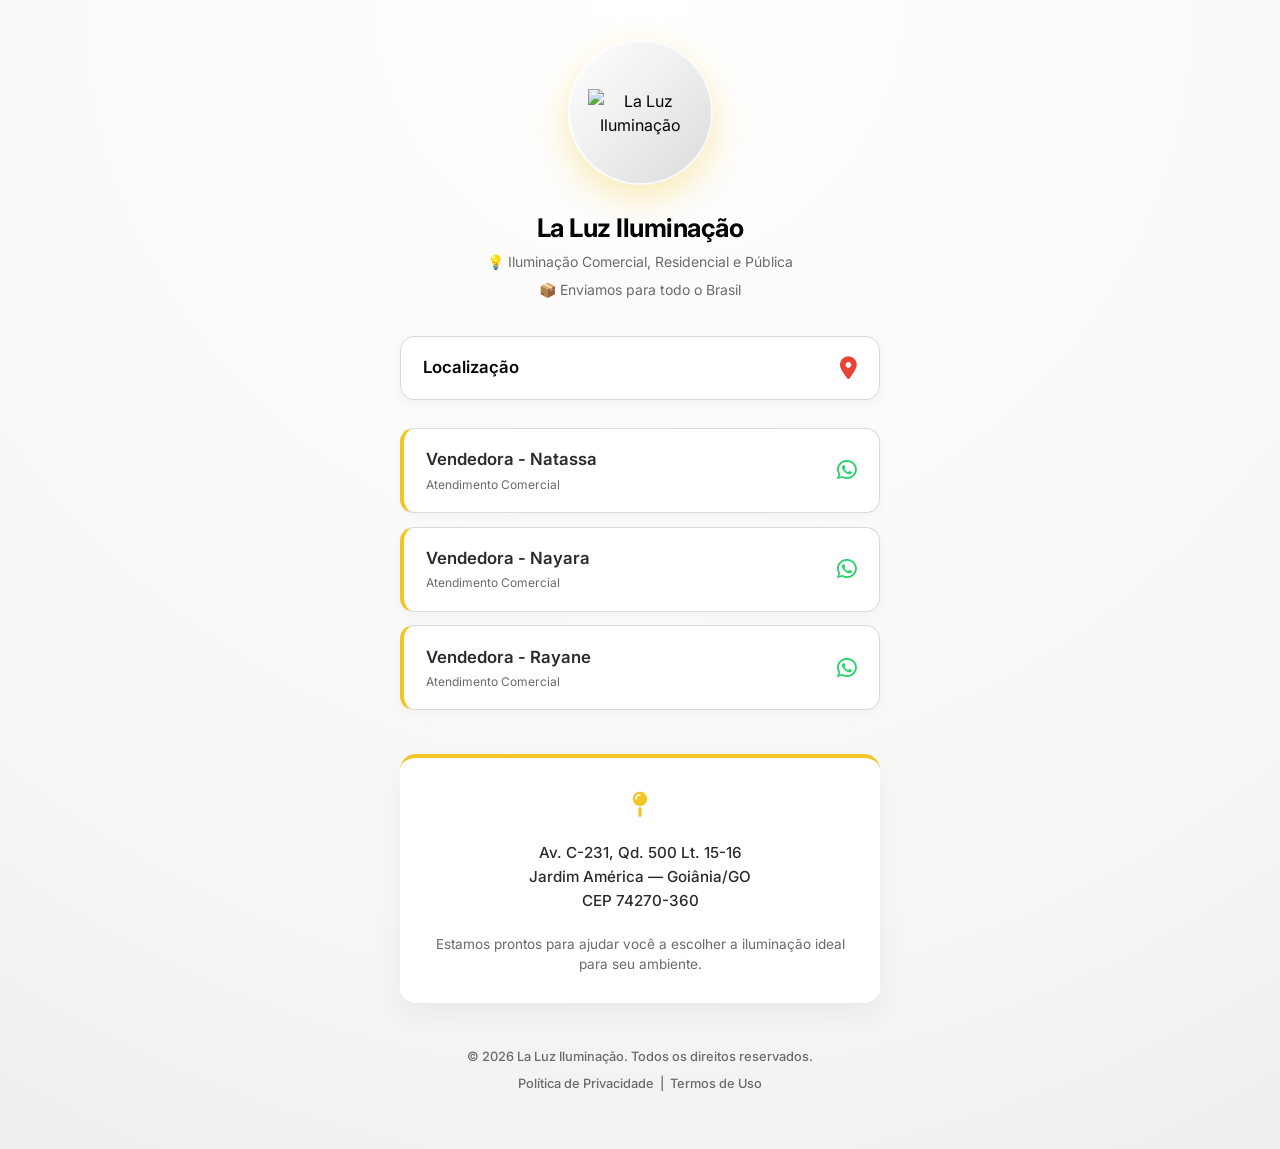
==== index.html @ 018b2290 "Initial commit: Landing page La Luz Iluminação" ====
<!DOCTYPE html>
<html lang="pt-BR">
<head>
    <meta charset="UTF-8">
    <meta name="viewport" content="width=device-width, initial-scale=1.0">
    <title>La Luz Iluminação | Jardim América — Goiânia</title>
    <meta name="description" content="Fale com a equipe da La Luz Iluminação Jardim América, veja localização, Instagram e avalie nossa loja no Google.">
    
    <!-- Google Fonts -->
    <link rel="preconnect" href="https://fonts.googleapis.com">
    <link rel="preconnect" href="https://fonts.gstatic.com" crossorigin>
    <link href="https://fonts.googleapis.com/css2?family=Inter:wght@300;400;500;600;700&display=swap" rel="stylesheet">
    
    <!-- FontAwesome Icons -->
    <link rel="stylesheet" href="https://cdnjs.cloudflare.com/ajax/libs/font-awesome/6.4.0/css/all.min.css">
    
    <link rel="stylesheet" href="style.css">
    <link rel="icon" type="image/x-icon" href="https://i.ibb.co/q3LNk8pt/La-luz-fundo-transparente-2.webp">
</head>
<body>

    <main class="container">
        
        <!-- 1. TOPO -->
        <header class="header">
            <div class="logo-container">
                <img src="https://i.ibb.co/q3LNk8pt/La-luz-fundo-transparente-2.webp" alt="La Luz Iluminação" class="logo">
            </div>
            <h1 class="title">La Luz Iluminação</h1>
            <div class="support-text">
                <span>💡 Iluminação Comercial, Residencial e Pública</span>
                <span>📦 Enviamos para todo o Brasil</span>
            </div>
        </header>


        <!-- 4. BOTÕES SECUNDÁRIOS -->
        <div class="links-group secondary-group">
            <a href="http://google.com/maps/place/Laluz+Ilumina%C3%A7%C3%A3o/@-16.7034337,-49.2809306,17z/data=!3m1!4b1!4m6!3m5!1s0x935ef1347a948d11:0x2ddbfa3e9179e79e!8m2!3d-16.7034337!4d-49.2809306!16s%2Fg%2F1pzq832zb!5m1!1e4?entry=ttu&g_ep=EgoyMDI2MDUxNy4wIKXMDSoASAFQAw%3D%3D" target="_blank" rel="noopener noreferrer" class="btn btn-secondary">
                <div class="btn-content">
                    <span class="btn-title">Localização</span>
                </div>
                <div class="btn-icon">
                    <i class="fas fa-map-marker-alt" style="color: #EA4335;"></i>
                </div>
            </a>
        </div>


        <!-- 3. BOTÕES DE WHATSAPP DAS VENDEDORAS -->
        <div class="links-group">
            <a href="https://wa.me/5562993025729?text=Ol%C3%A1,%20vim%20pela%20p%C3%A1gina%20da%20La%20Luz%20Ilumina%C3%A7%C3%A3o%20-%20Jardim%20Am%C3%A9rica%20e%20gostaria%20de%20atendimento." target="_blank" rel="noopener noreferrer" class="btn btn-primary">
                <div class="btn-content">
                    <span class="btn-title">Vendedora - Natassa</span>
                    <span class="btn-subtitle">Atendimento Comercial</span>
                </div>
                <div class="btn-icon">
                    <i class="fab fa-whatsapp"></i>
                </div>
            </a>

            <a href="https://wa.me/556232517707?text=Ol%C3%A1,%20vim%20pela%20p%C3%A1gina%20da%20La%20Luz%20Ilumina%C3%A7%C3%A3o%20-%20Jardim%20Am%C3%A9rica%20e%20gostaria%20de%20atendimento." target="_blank" rel="noopener noreferrer" class="btn btn-primary">
                <div class="btn-content">
                    <span class="btn-title">Vendedora - Nayara</span>
                    <span class="btn-subtitle">Atendimento Comercial</span>
                </div>
                <div class="btn-icon">
                    <i class="fab fa-whatsapp"></i>
                </div>
            </a>

            <a href="https://wa.me/5562983208874?text=Ol%C3%A1,%20vim%20pela%20p%C3%A1gina%20da%20La%20Luz%20Ilumina%C3%A7%C3%A3o%20-%20Jardim%20Am%C3%A9rica%20e%20gostaria%20de%20atendimento." target="_blank" rel="noopener noreferrer" class="btn btn-primary">
                <div class="btn-content">
                    <span class="btn-title">Vendedora - Rayane</span>
                    <span class="btn-subtitle">Atendimento Comercial</span>
                </div>
                <div class="btn-icon">
                    <i class="fab fa-whatsapp"></i>
                </div>
            </a>
        </div>

        <!-- 5. CARD DE ENDEREÇO -->
        <div class="address-card">
            <div class="address-icon">
                <i class="fas fa-map-pin"></i>
            </div>
            <div class="address-text">
                Av. C-231, Qd. 500 Lt. 15-16<br>
                Jardim América — Goiânia/GO<br>
                CEP 74270-360
            </div>
            <div class="address-support">
                Estamos prontos para ajudar você a escolher a iluminação ideal para seu ambiente.
            </div>
        </div>

        <!-- 6. RODAPÉ -->
        <footer class="footer">
            &copy; 2026 La Luz Iluminação. Todos os direitos reservados.<br>
            <div style="margin-top: 0.5rem;">
                <a href="privacidade.html" class="footer-link">Política de Privacidade</a> &nbsp;|&nbsp; 
                <a href="termos.html" class="footer-link">Termos de Uso</a>
            </div>
        </footer>

    </main>

</body>
</html>
---- style.css ----
:root {
  --black: #050505;
  --dark-graphite: #2B2B2B;
  --mid-gray: #6A6A6A;
  --silver-gray: #DADADB;
  --light-gray: #EDEEEE;
  --white: #FFFFFF;
  --yellow-light: #F2C525;
  --whatsapp-green: #25D366;
  --whatsapp-dark: #128C7E;
  --bg-color: #F7F7F5;
}

* {
  margin: 0;
  padding: 0;
  box-sizing: border-box;
}

body {
  font-family: 'Inter', sans-serif;
  background-color: var(--bg-color);
  background: radial-gradient(circle at top center, #FFFFFF 0%, var(--bg-color) 70%, var(--light-gray) 100%);
  color: var(--black);
  min-height: 100vh;
  display: flex;
  justify-content: center;
  align-items: flex-start;
  padding: 2.5rem 1.5rem;
  line-height: 1.5;
  -webkit-font-smoothing: antialiased;
}

.container {
  width: 100%;
  max-width: 480px; /* Entre 430px e 520px */
  display: flex;
  flex-direction: column;
  gap: 1.75rem;
}

/* 1. TOPO */
.header {
  text-align: center;
  display: flex;
  flex-direction: column;
  align-items: center;
  margin-bottom: 0.5rem;
}

.logo-container {
  width: 145px;
  height: 145px;
  background: linear-gradient(135deg, var(--white) 0%, var(--light-gray) 50%, var(--silver-gray) 100%);
  border-radius: 50%;
  display: flex;
  justify-content: center;
  align-items: center;
  margin-bottom: 1.5rem;
  box-shadow: 0 12px 35px rgba(242, 197, 37, 0.35), inset 0 0 0 2px rgba(255, 255, 255, 0.8);
  padding: 1.25rem;
  animation: float 6s ease-in-out infinite;
}

.logo {
  width: 100%;
  height: auto;
  object-fit: contain;
}

.title {
  font-size: 1.6rem;
  font-weight: 700;
  color: var(--black);
  margin-bottom: 0.25rem;
  letter-spacing: -0.5px;
}

.subtitle {
  font-size: 1rem;
  font-weight: 500;
  color: var(--dark-graphite);
  margin-bottom: 1.2rem;
}

.support-text {
  font-size: 0.875rem;
  color: var(--mid-gray);
  display: flex;
  flex-direction: column;
  gap: 0.4rem;
}

/* 2. BLOCO DE CHAMADA */
.call-to-action {
  background-color: var(--white);
  border: 1px solid var(--silver-gray);
  border-left: 4px solid var(--yellow-light);
  border-radius: 14px;
  padding: 1.25rem 1.5rem;
  text-align: center;
  box-shadow: 0 6px 16px rgba(5, 5, 5, 0.04);
  font-weight: 500;
  color: var(--dark-graphite);
  font-size: 0.95rem;
  animation: fadeIn 0.8s ease-out;
}

/* 3. & 4. BOTÕES */
.links-group {
  display: flex;
  flex-direction: column;
  gap: 0.85rem;
}

.btn {
  display: flex;
  align-items: center;
  justify-content: space-between;
  width: 100%;
  padding: 1.15rem 1.4rem;
  border-radius: 14px;
  text-decoration: none;
  transition: all 0.3s ease;
  position: relative;
  overflow: hidden;
}

.btn:active {
  transform: scale(0.98);
}

.btn:hover {
  transform: translateY(-3px);
  box-shadow: 0 8px 20px rgba(5, 5, 5, 0.08);
}

.btn-content {
  display: flex;
  flex-direction: column;
  align-items: flex-start;
  gap: 0.2rem;
  flex-grow: 1;
}

.btn-title {
  font-weight: 600;
  font-size: 1.05rem;
}

.btn-subtitle {
  font-size: 0.75rem;
  color: rgba(255, 255, 255, 0.8);
  font-weight: 400;
}

.btn-icon {
  display: flex;
  align-items: center;
  justify-content: center;
  color: var(--yellow-light);
  font-size: 1.4rem;
  margin-left: 1rem;
  transition: transform 0.3s ease;
}

.btn:hover .btn-icon {
  transform: scale(1.1);
}

/* Primary Buttons (WhatsApp) */
.btn-primary {
  background-color: var(--white);
  color: var(--dark-graphite);
  border: 1px solid var(--silver-gray);
  border-left: 4px solid var(--yellow-light);
  box-shadow: 0 4px 12px rgba(5, 5, 5, 0.03);
}

.btn-primary:hover {
  background-color: #FAFAFA;
  box-shadow: 0 8px 20px rgba(5, 5, 5, 0.06);
  border-color: var(--silver-gray);
  border-left-color: var(--yellow-light);
}

.btn-primary .btn-icon {
  color: var(--whatsapp-green);
}

.btn-primary .btn-subtitle {
  color: var(--mid-gray);
}

/* Secondary Buttons */
.btn-secondary {
  background-color: var(--white);
  color: var(--black);
  border: 1px solid var(--silver-gray);
  box-shadow: 0 4px 12px rgba(5, 5, 5, 0.04);
}

.btn-secondary:hover {
  border-color: var(--yellow-light);
  background-color: #FAFAFA;
}

.btn-secondary .btn-subtitle {
  color: var(--mid-gray);
}

/* 5. CARD DE ENDEREÇO */
.address-card {
  background-color: var(--white);
  border-radius: 16px;
  padding: 1.75rem;
  text-align: center;
  box-shadow: 0 10px 28px rgba(5, 5, 5, 0.05);
  margin-top: 1rem;
  border-top: 4px solid var(--yellow-light);
}

.address-icon {
  color: var(--yellow-light);
  font-size: 1.6rem;
  margin-bottom: 1rem;
}

.address-text {
  font-size: 0.95rem;
  color: var(--dark-graphite);
  font-weight: 500;
  margin-bottom: 1.25rem;
  line-height: 1.6;
}

.address-support {
  font-size: 0.85rem;
  color: var(--mid-gray);
  line-height: 1.5;
}

/* 6. RODAPÉ */
.footer {
  text-align: center;
  margin-top: 1rem;
  padding-bottom: 1rem;
  font-size: 0.8rem;
  color: var(--mid-gray);
  font-weight: 500;
}

.footer-link {
  color: var(--mid-gray);
  text-decoration: none;
  transition: color 0.3s ease;
}

.footer-link:hover {
  color: var(--dark-graphite);
  text-decoration: underline;
}

/* Animações */
@keyframes fadeIn {
  from {
    opacity: 0;
    transform: translateY(15px);
  }
  to {
    opacity: 1;
    transform: translateY(0);
  }
}

@keyframes float {
  0% { transform: translateY(0px); }
  50% { transform: translateY(-8px); }
  100% { transform: translateY(0px); }
}

.links-group .btn {
  animation: fadeIn 0.6s ease-out backwards;
}

.links-group .btn:nth-child(1) { animation-delay: 0.1s; }
.links-group .btn:nth-child(2) { animation-delay: 0.2s; }
.links-group .btn:nth-child(3) { animation-delay: 0.3s; }

.secondary-group .btn:nth-child(1) { animation-delay: 0.4s; }
.secondary-group .btn:nth-child(2) { animation-delay: 0.5s; }
.secondary-group .btn:nth-child(3) { animation-delay: 0.6s; }
.secondary-group .btn:nth-child(4) { animation-delay: 0.7s; }

.address-card {
  animation: fadeIn 0.8s ease-out backwards;
  animation-delay: 0.8s;
}

.footer {
  animation: fadeIn 1s ease-out backwards;
  animation-delay: 1s;
}

/* Responsividade extra */
@media (max-width: 380px) {
  .logo-container {
    width: 110px;
    height: 110px;
  }
  
  .btn {
    padding: 1rem 1.15rem;
  }
  
  .title {
    font-size: 1.4rem;
  }
}

/* --- Páginas Legais --- */
.legal-content {
  background-color: var(--white);
  border-radius: 16px;
  padding: 2rem;
  box-shadow: 0 10px 28px rgba(5, 5, 5, 0.05);
  color: var(--dark-graphite);
  font-size: 0.95rem;
  line-height: 1.6;
  text-align: left;
  animation: fadeIn 0.8s ease-out;
}

.legal-content h1 {
  font-size: 1.6rem;
  color: var(--black);
  margin-bottom: 1rem;
  letter-spacing: -0.5px;
}

.legal-content h2 {
  font-size: 1.2rem;
  color: var(--black);
  margin-top: 2rem;
  margin-bottom: 0.75rem;
}

.legal-content p {
  margin-bottom: 1rem;
}

.back-btn {
  display: inline-flex;
  align-items: center;
  gap: 0.5rem;
  color: var(--mid-gray);
  text-decoration: none;
  font-size: 0.95rem;
  font-weight: 500;
  margin-bottom: 1.5rem;
  transition: color 0.3s ease;
  align-self: flex-start;
  animation: fadeIn 0.5s ease-out backwards;
}

.back-btn:hover {
  color: var(--black);
}
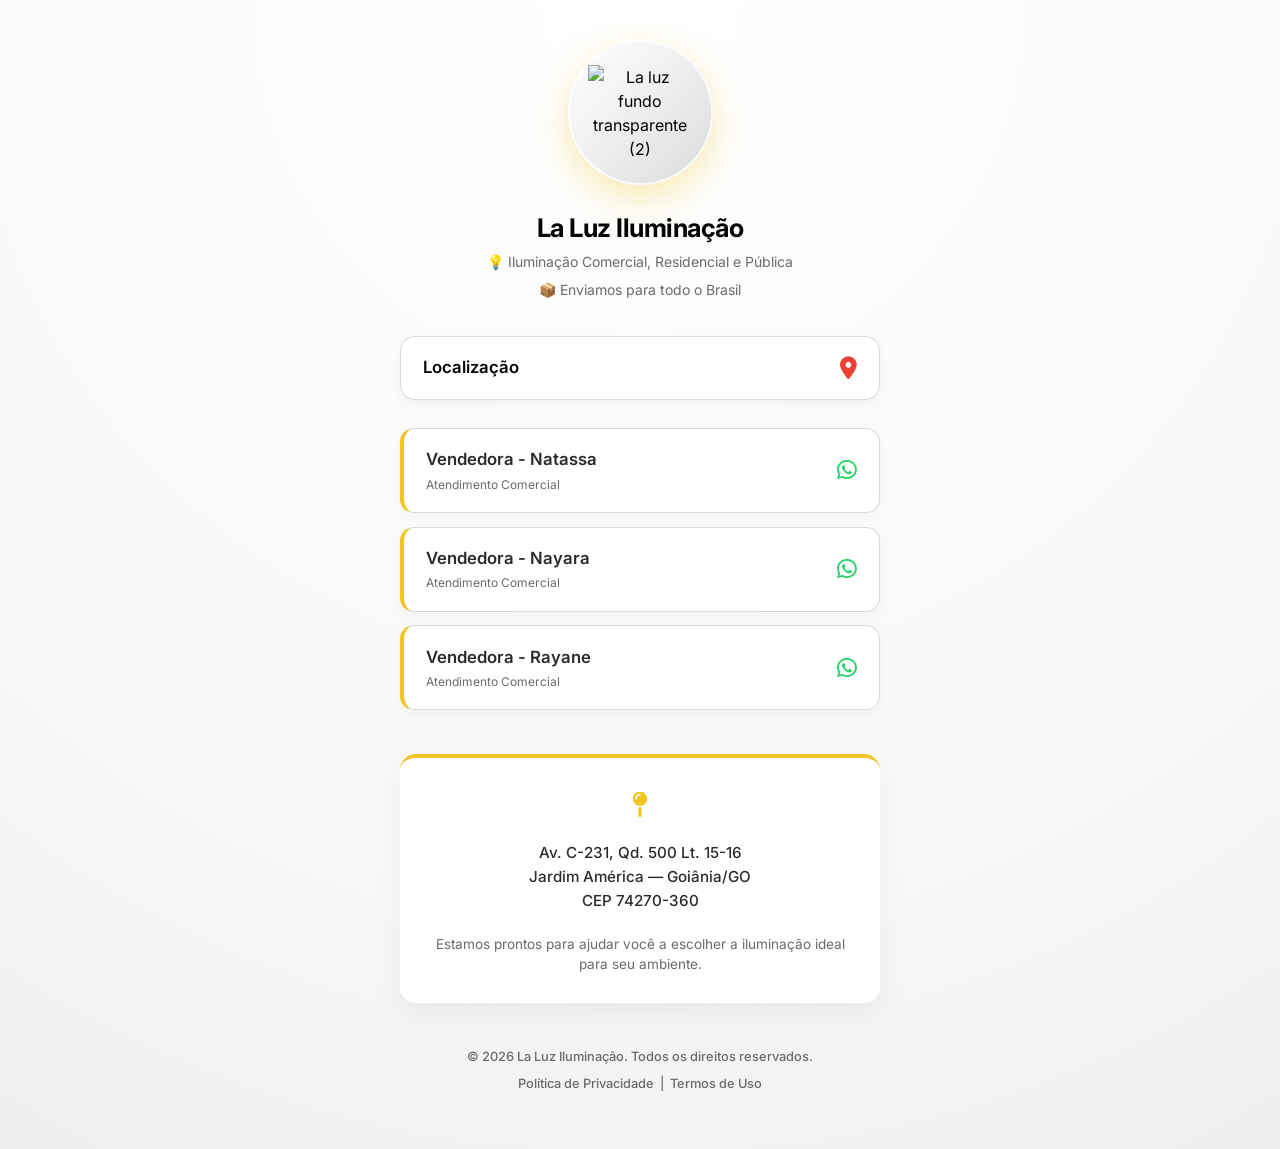
==== commit 8206312e: "Update layout, privacy policy, terms and logo" ====
--- a/index.html
+++ b/index.html
@@ -24,7 +24,7 @@
         <!-- 1. TOPO -->
         <header class="header">
             <div class="logo-container">
-                <img src="https://i.ibb.co/q3LNk8pt/La-luz-fundo-transparente-2.webp" alt="La Luz Iluminação" class="logo">
+                <img src="https://i.ibb.co/q3LNk8pt/La-luz-fundo-transparente-2.webp" alt="La luz fundo transparente (2)" border="0" class="logo">
             </div>
             <h1 class="title">La Luz Iluminação</h1>
             <div class="support-text">
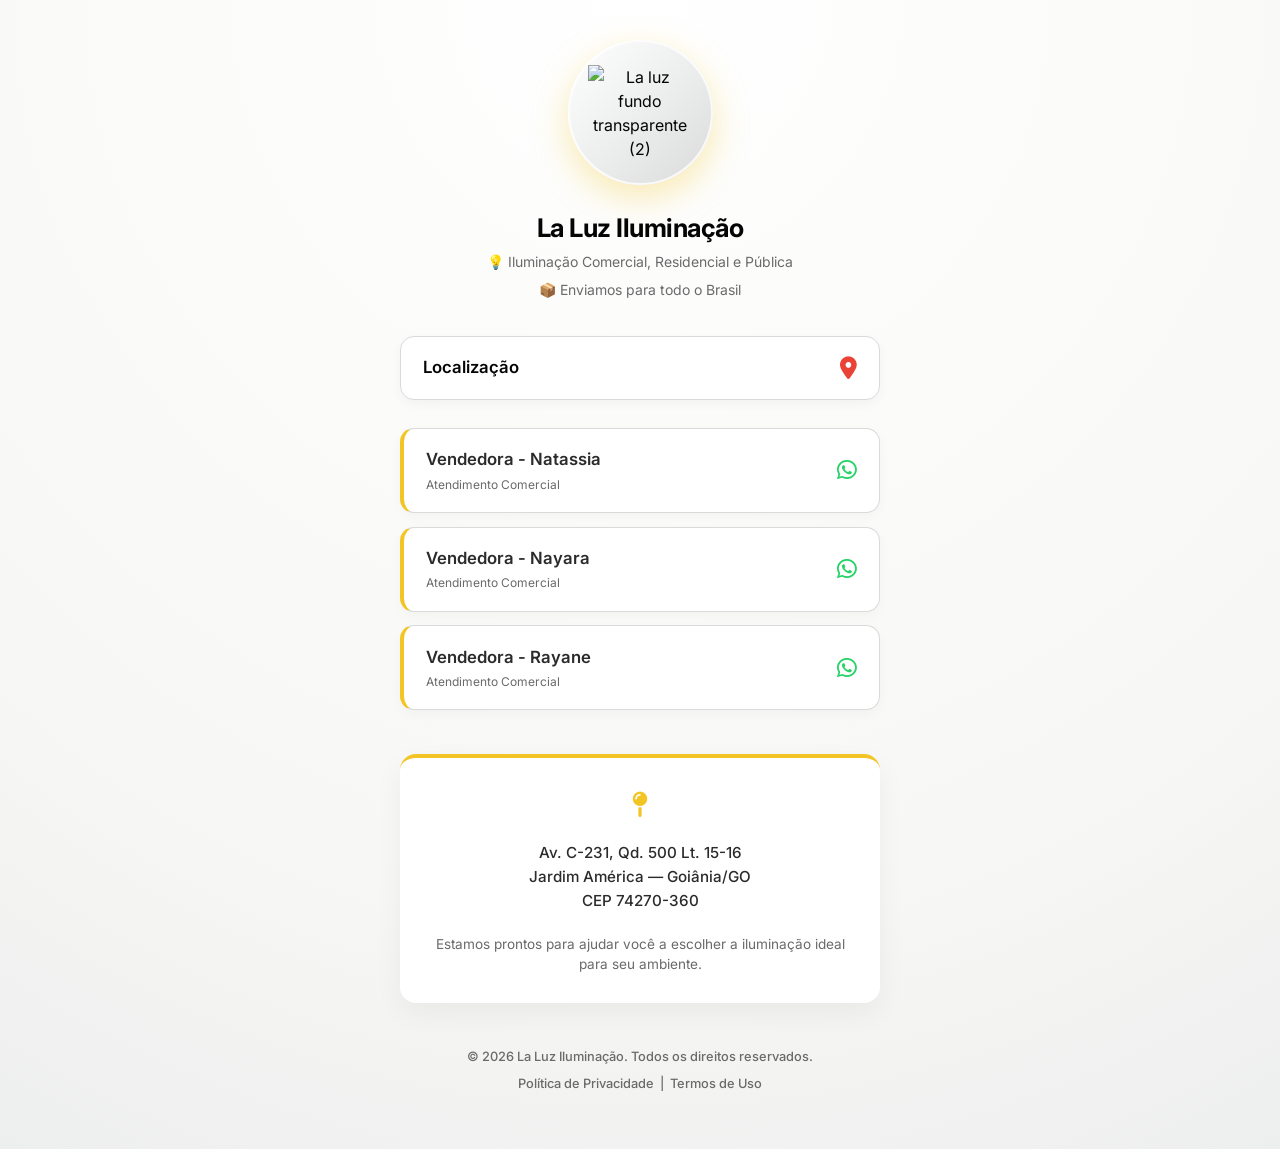
==== commit 04b5f3f6: "Rename Natassa to Natassia" ====
--- a/index.html
+++ b/index.html
@@ -51,7 +51,7 @@
         <div class="links-group">
             <a href="https://wa.me/5562993025729?text=Ol%C3%A1,%20vim%20pela%20p%C3%A1gina%20da%20La%20Luz%20Ilumina%C3%A7%C3%A3o%20-%20Jardim%20Am%C3%A9rica%20e%20gostaria%20de%20atendimento." target="_blank" rel="noopener noreferrer" class="btn btn-primary">
                 <div class="btn-content">
-                    <span class="btn-title">Vendedora - Natassa</span>
+                    <span class="btn-title">Vendedora - Natassia</span>
                     <span class="btn-subtitle">Atendimento Comercial</span>
                 </div>
                 <div class="btn-icon">
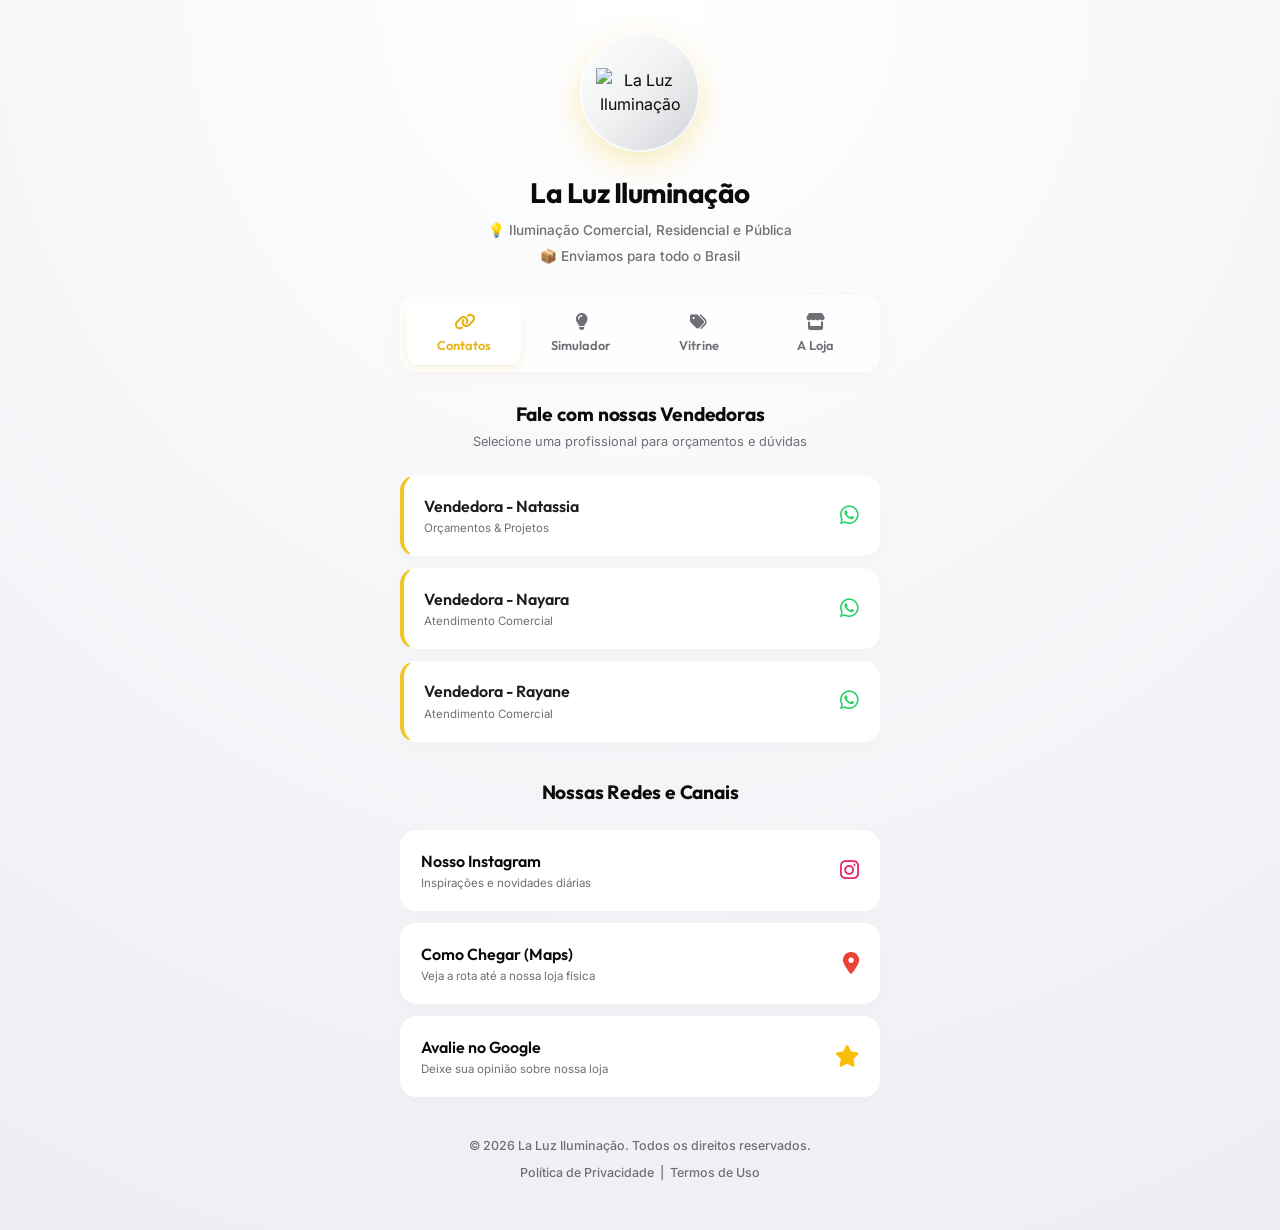
==== commit 3a5a7515: "Upgrade premium da landing page com simulador de luz e vitrine" ====
--- a/index.html
+++ b/index.html
@@ -1,15 +1,15 @@
-<!DOCTYPE html>
+﻿<!DOCTYPE html>
 <html lang="pt-BR">
 <head>
     <meta charset="UTF-8">
     <meta name="viewport" content="width=device-width, initial-scale=1.0">
     <title>La Luz Iluminação | Jardim América — Goiânia</title>
-    <meta name="description" content="Fale com a equipe da La Luz Iluminação Jardim América, veja localização, Instagram e avalie nossa loja no Google.">
+    <meta name="description" content="Fale com a equipe da La Luz Iluminação Jardim América, veja localização, Instagram, nosso catálogo e avalie nossa loja no Google.">
     
     <!-- Google Fonts -->
     <link rel="preconnect" href="https://fonts.googleapis.com">
     <link rel="preconnect" href="https://fonts.gstatic.com" crossorigin>
-    <link href="https://fonts.googleapis.com/css2?family=Inter:wght@300;400;500;600;700&display=swap" rel="stylesheet">
+    <link href="https://fonts.googleapis.com/css2?family=Outfit:wght@300;400;500;600;700;800&family=Inter:wght@300;400;500;600;700&display=swap" rel="stylesheet">
     
     <!-- FontAwesome Icons -->
     <link rel="stylesheet" href="https://cdnjs.cloudflare.com/ajax/libs/font-awesome/6.4.0/css/all.min.css">
@@ -21,10 +21,10 @@
 
     <main class="container">
         
-        <!-- 1. TOPO -->
+        <!-- 1. TOPO / CABEÇALHO -->
         <header class="header">
             <div class="logo-container">
-                <img src="https://i.ibb.co/q3LNk8pt/La-luz-fundo-transparente-2.webp" alt="La luz fundo transparente (2)" border="0" class="logo">
+                <img src="https://i.ibb.co/q3LNk8pt/La-luz-fundo-transparente-2.webp" alt="La Luz Iluminação" class="logo">
             </div>
             <h1 class="title">La Luz Iluminação</h1>
             <div class="support-text">
@@ -33,66 +33,284 @@
             </div>
         </header>
 
-
-        <!-- 4. BOTÕES SECUNDÁRIOS -->
-        <div class="links-group secondary-group">
-            <a href="http://google.com/maps/place/Laluz+Ilumina%C3%A7%C3%A3o/@-16.7034337,-49.2809306,17z/data=!3m1!4b1!4m6!3m5!1s0x935ef1347a948d11:0x2ddbfa3e9179e79e!8m2!3d-16.7034337!4d-49.2809306!16s%2Fg%2F1pzq832zb!5m1!1e4?entry=ttu&g_ep=EgoyMDI2MDUxNy4wIKXMDSoASAFQAw%3D%3D" target="_blank" rel="noopener noreferrer" class="btn btn-secondary">
-                <div class="btn-content">
-                    <span class="btn-title">Localização</span>
-                </div>
-                <div class="btn-icon">
-                    <i class="fas fa-map-marker-alt" style="color: #EA4335;"></i>
-                </div>
-            </a>
+        <!-- 2. NAVEGAÇÃO POR ABAS (TABS) -->
+        <nav class="tabs-nav">
+            <button class="tab-btn active" data-tab="links-tab" id="btn-links-tab">
+                <i class="fas fa-link"></i> Contatos
+            </button>
+            <button class="tab-btn" data-tab="simulador-tab" id="btn-simulador-tab">
+                <i class="fas fa-lightbulb"></i> Simulador
+            </button>
+            <button class="tab-btn" data-tab="vitrine-tab" id="btn-vitrine-tab">
+                <i class="fas fa-tags"></i> Vitrine
+            </button>
+            <button class="tab-btn" data-tab="sobre-tab" id="btn-sobre-tab">
+                <i class="fas fa-store"></i> A Loja
+            </button>
+        </nav>
+
+        <!-- ================= ABA 1: LINKS & CONTATOS ================= -->
+        <div id="links-tab" class="tab-content active">
+            
+            <div class="section-title-container">
+                <h2 class="section-title">Fale com nossas Vendedoras</h2>
+                <p class="section-subtitle">Selecione uma profissional para orçamentos e dúvidas</p>
+            </div>
+
+            <!-- BOTÕES DE WHATSAPP -->
+            <div class="links-group">
+                <a href="https://wa.me/5562993025729?text=Ol%C3%A1,%20vim%20pela%20p%C3%A1gina%20da%20La%20Luz%20Ilumina%C3%A7%C3%A3o%20-%20Jardim%20Am%C3%A9rica%20e%20gostaria%20de%20atendimento." target="_blank" rel="noopener noreferrer" class="btn btn-primary" id="btn-wa-natassia">
+                    <div class="btn-content">
+                        <span class="btn-title">Vendedora - Natassia</span>
+                        <span class="btn-subtitle">Orçamentos & Projetos</span>
+                    </div>
+                    <div class="btn-icon">
+                        <i class="fab fa-whatsapp"></i>
+                    </div>
+                </a>
+
+                <a href="https://wa.me/556232517707?text=Ol%C3%A1,%20vim%20pela%20p%C3%A1gina%20da%20La%20Luz%20Ilumina%C3%A7%C3%A3o%20-%20Jardim%20Am%C3%A9rica%20e%20gostaria%20de%20atendimento." target="_blank" rel="noopener noreferrer" class="btn btn-primary" id="btn-wa-nayara">
+                    <div class="btn-content">
+                        <span class="btn-title">Vendedora - Nayara</span>
+                        <span class="btn-subtitle">Atendimento Comercial</span>
+                    </div>
+                    <div class="btn-icon">
+                        <i class="fab fa-whatsapp"></i>
+                    </div>
+                </a>
+
+                <a href="https://wa.me/5562983208874?text=Ol%C3%A1,%20vim%20pela%20p%C3%A1gina%20da%20La%20Luz%20Ilumina%C3%A7%C3%A3o%20-%20Jardim%20Am%C3%A9rica%20e%20gostaria%20de%20atendimento." target="_blank" rel="noopener noreferrer" class="btn btn-primary" id="btn-wa-rayane">
+                    <div class="btn-content">
+                        <span class="btn-title">Vendedora - Rayane</span>
+                        <span class="btn-subtitle">Atendimento Comercial</span>
+                    </div>
+                    <div class="btn-icon">
+                        <i class="fab fa-whatsapp"></i>
+                    </div>
+                </a>
+            </div>
+
+            <div class="section-title-container" style="margin-top: 1rem;">
+                <h2 class="section-title">Nossas Redes e Canais</h2>
+            </div>
+
+            <!-- BOTÕES SECUNDÁRIOS -->
+            <div class="links-group secondary-group">
+                <a href="https://www.instagram.com/laluz.iluminacao/" target="_blank" rel="noopener noreferrer" class="btn btn-secondary" id="btn-social-instagram">
+                    <div class="btn-content">
+                        <span class="btn-title">Nosso Instagram</span>
+                        <span class="btn-subtitle">Inspirações e novidades diárias</span>
+                    </div>
+                    <div class="btn-icon">
+                        <i class="fab fa-instagram" style="color: #E1306C;"></i>
+                    </div>
+                </a>
+
+                <a href="http://google.com/maps/place/Laluz+Ilumina%C3%A7%C3%A3o/@-16.7034337,-49.2809306,17z/data=!3m1!4b1!4m6!3m5!1s0x935ef1347a948d11:0x2ddbfa3e9179e79e!8m2!3d-16.7034337!4d-49.2809306!16s%2Fg%2F1pzq832zb!5m1!1e4?entry=ttu" target="_blank" rel="noopener noreferrer" class="btn btn-secondary" id="btn-social-location">
+                    <div class="btn-content">
+                        <span class="btn-title">Como Chegar (Maps)</span>
+                        <span class="btn-subtitle">Veja a rota até a nossa loja física</span>
+                    </div>
+                    <div class="btn-icon">
+                        <i class="fas fa-map-marker-alt" style="color: #EA4335;"></i>
+                    </div>
+                </a>
+
+                <a href="https://search.google.com/local/writereview?placeid=ChIJE42UejTxXpMRnue5kT762y0" target="_blank" rel="noopener noreferrer" class="btn btn-secondary" id="btn-social-reviews">
+                    <div class="btn-content">
+                        <span class="btn-title">Avalie no Google</span>
+                        <span class="btn-subtitle">Deixe sua opinião sobre nossa loja</span>
+                    </div>
+                    <div class="btn-icon">
+                        <i class="fas fa-star" style="color: #FBBC05;"></i>
+                    </div>
+                </a>
+            </div>
+
         </div>
 
-
-        <!-- 3. BOTÕES DE WHATSAPP DAS VENDEDORAS -->
-        <div class="links-group">
-            <a href="https://wa.me/5562993025729?text=Ol%C3%A1,%20vim%20pela%20p%C3%A1gina%20da%20La%20Luz%20Ilumina%C3%A7%C3%A3o%20-%20Jardim%20Am%C3%A9rica%20e%20gostaria%20de%20atendimento." target="_blank" rel="noopener noreferrer" class="btn btn-primary">
-                <div class="btn-content">
-                    <span class="btn-title">Vendedora - Natassia</span>
-                    <span class="btn-subtitle">Atendimento Comercial</span>
-                </div>
-                <div class="btn-icon">
-                    <i class="fab fa-whatsapp"></i>
-                </div>
-            </a>
-
-            <a href="https://wa.me/556232517707?text=Ol%C3%A1,%20vim%20pela%20p%C3%A1gina%20da%20La%20Luz%20Ilumina%C3%A7%C3%A3o%20-%20Jardim%20Am%C3%A9rica%20e%20gostaria%20de%20atendimento." target="_blank" rel="noopener noreferrer" class="btn btn-primary">
-                <div class="btn-content">
-                    <span class="btn-title">Vendedora - Nayara</span>
-                    <span class="btn-subtitle">Atendimento Comercial</span>
-                </div>
-                <div class="btn-icon">
-                    <i class="fab fa-whatsapp"></i>
-                </div>
-            </a>
-
-            <a href="https://wa.me/5562983208874?text=Ol%C3%A1,%20vim%20pela%20p%C3%A1gina%20da%20La%20Luz%20Ilumina%C3%A7%C3%A3o%20-%20Jardim%20Am%C3%A9rica%20e%20gostaria%20de%20atendimento." target="_blank" rel="noopener noreferrer" class="btn btn-primary">
-                <div class="btn-content">
-                    <span class="btn-title">Vendedora - Rayane</span>
-                    <span class="btn-subtitle">Atendimento Comercial</span>
-                </div>
-                <div class="btn-icon">
-                    <i class="fab fa-whatsapp"></i>
-                </div>
-            </a>
+        <!-- ================= ABA 2: SIMULADOR DE COR DE LUZ ================= -->
+        <div id="simulador-tab" class="tab-content">
+            
+            <div class="section-title-container">
+                <h2 class="section-title">Simulador de Ambientes</h2>
+                <p class="section-subtitle">Veja como a temperatura da cor (Kelvin) transforma o espaço</p>
+            </div>
+
+            <!-- VISUALIZADOR DO QUARTO VIRTUAL -->
+            <div class="room-preview">
+                <div class="light-beam"></div>
+                <div class="room-decor">
+                    <!-- Luminária estilizada -->
+                    <div class="chandelier">
+                        <div class="cord"></div>
+                        <div class="shade"></div>
+                        <div class="bulb"></div>
+                    </div>
+                    <!-- Silhuetas de Móveis minimalistas em CSS -->
+                    <div class="couch"></div>
+                    <div class="side-table">
+                        <div class="table-lamp"></div>
+                    </div>
+                    <div class="wall-frame"></div>
+                </div>
+            </div>
+
+            <!-- CONTROLES DO SIMULADOR -->
+            <div class="simulator-controls">
+                <button class="temp-btn active" data-temp="3000k" id="btn-temp-3000k">3000K <span class="temp-lbl-sm">Quente</span></button>
+                <button class="temp-btn" data-temp="4000k" id="btn-temp-4000k">4000K <span class="temp-lbl-sm">Neutra</span></button>
+                <button class="temp-btn" data-temp="6000k" id="btn-temp-6000k">6000K <span class="temp-lbl-sm">Fria</span></button>
+            </div>
+
+            <!-- INFORMAÇÃO DA TEMPERATURA SELECIONADA -->
+            <div class="temp-info-card">
+                <h3 class="temp-value-label">3000K — Branco Quente</h3>
+                <p class="temp-description">💡 <strong>Sensação:</strong> Aconchegante, relaxante e intimista.<br>🏠 <strong>Ideal para:</strong> Salas de estar, quartos, áreas gourmet e recepções. Valoriza texturas e traz aconchego físico e mental.</p>
+            </div>
+
         </div>
 
-        <!-- 5. CARD DE ENDEREÇO -->
-        <div class="address-card">
-            <div class="address-icon">
-                <i class="fas fa-map-pin"></i>
-            </div>
-            <div class="address-text">
-                Av. C-231, Qd. 500 Lt. 15-16<br>
-                Jardim América — Goiânia/GO<br>
-                CEP 74270-360
-            </div>
-            <div class="address-support">
-                Estamos prontos para ajudar você a escolher a iluminação ideal para seu ambiente.
-            </div>
+        <!-- ================= ABA 3: VITRINE DE PRODUTOS ================= -->
+        <div id="vitrine-tab" class="tab-content">
+            
+            <div class="section-title-container">
+                <h2 class="section-title">Nossos Destaques</h2>
+                <p class="section-subtitle">Tendências de iluminação luxuosas para o seu ambiente</p>
+            </div>
+
+            <!-- GRID DA VITRINE -->
+            <div class="vitrine-grid">
+                
+                <!-- PRODUTO 1 -->
+                <div class="product-card" id="prod-pendente-moderno">
+                    <div class="product-badge">Premium</div>
+                    <div class="product-image-container">
+                        <!-- Ícone/desenho representativo minimalista premium de luz -->
+                        <div class="product-vector">
+                            <i class="fas fa-circle-notch fa-spin-slow"></i>
+                            <div class="light-ray"></div>
+                        </div>
+                    </div>
+                    <div class="product-info">
+                        <h3 class="product-name">Pendente Moderno Aro Slim</h3>
+                        <p class="product-desc">Design ultra-fino em alumínio com fita de LED integrada de alta luminosidade. Perfeito para mesa de jantar e salas.</p>
+                        <a href="https://wa.me/5562993025729?text=Ol%C3%A1!%20Gostaria%20de%20saber%20mais%20informa%C3%A7%C3%B5es%20e%20valores%20do%20Pendente%20Moderno%20Aro%20Slim." target="_blank" rel="noopener noreferrer" class="product-action-btn" id="btn-prod-1-budget">
+                            <span>Solicitar Orçamento</span>
+                            <i class="fab fa-whatsapp"></i>
+                        </a>
+                    </div>
+                </div>
+
+                <!-- PRODUTO 2 -->
+                <div class="product-card" id="prod-perfil-led">
+                    <div class="product-badge">Sob Medida</div>
+                    <div class="product-image-container">
+                        <div class="product-vector">
+                            <div class="linear-led-vector"></div>
+                        </div>
+                    </div>
+                    <div class="product-info">
+                        <h3 class="product-name">Perfis de LED Lineares</h3>
+                        <p class="product-desc">Iluminação linear de alta costura para embutir ou sobrepor em gesso, marcenaria ou paredes. Visual moderno e futurista.</p>
+                        <a href="https://wa.me/556232517707?text=Ol%C3%A1!%20Gostaria%20de%20saber%20mais%20informa%C3%A7%C3%B5es%20e%20valores%20dos%20Perfis%20de%20LED%20Lineares." target="_blank" rel="noopener noreferrer" class="product-action-btn" id="btn-prod-2-budget">
+                            <span>Solicitar Orçamento</span>
+                            <i class="fab fa-whatsapp"></i>
+                        </a>
+                    </div>
+                </div>
+
+                <!-- PRODUTO 3 -->
+                <div class="product-card" id="prod-arandela-externa">
+                    <div class="product-badge">Efeito Facho</div>
+                    <div class="product-image-container">
+                        <div class="product-vector">
+                            <div class="facho-arandela-vector"></div>
+                        </div>
+                    </div>
+                    <div class="product-info">
+                        <h3 class="product-name">Arandela Externa Facho Duplo</h3>
+                        <p class="product-desc">Design geométrico elegante com fachos reguláveis. Resistente à chuva e sol (IP65). Valoriza fachadas e muros.</p>
+                        <a href="https://wa.me/5562983208874?text=Ol%C3%A1!%20Gostaria%20de%20saber%20mais%20informa%C3%A7%C3%B5es%20e%20valores%20da%20Arandela%20Externa%20Facho%20Duplo." target="_blank" rel="noopener noreferrer" class="product-action-btn" id="btn-prod-3-budget">
+                            <span>Solicitar Orçamento</span>
+                            <i class="fab fa-whatsapp"></i>
+                        </a>
+                    </div>
+                </div>
+
+                <!-- PRODUTO 4 -->
+                <div class="product-card" id="prod-projetores-jardim">
+                    <div class="product-badge">Exclusivo</div>
+                    <div class="product-image-container">
+                        <div class="product-vector">
+                            <i class="fas fa-leaf" style="font-size: 2.2rem; color: #4CAF50;"></i>
+                        </div>
+                    </div>
+                    <div class="product-info">
+                        <h3 class="product-name">Spot de Jardim Premium</h3>
+                        <p class="product-desc">Iluminação de destaque para paisagismo e plantas. Corpo blindado em alumínio anticorrosão e LED de alto índice de reprodução de cor.</p>
+                        <a href="https://wa.me/5562993025729?text=Ol%C3%A1!%20Gostaria%20de%20saber%20mais%20informa%C3%A7%C3%B5es%20e%20valores%20do%20Spot%20de%20Jardim%20Premium." target="_blank" rel="noopener noreferrer" class="product-action-btn" id="btn-prod-4-budget">
+                            <span>Solicitar Orçamento</span>
+                            <i class="fab fa-whatsapp"></i>
+                        </a>
+                    </div>
+                </div>
+
+            </div>
+
+        </div>
+
+        <!-- ================= ABA 4: A LOJA (SOBRE / LOCALIZAÇÃO) ================= -->
+        <div id="sobre-tab" class="tab-content">
+            
+            <div class="section-title-container">
+                <h2 class="section-title">Sobre a La Luz</h2>
+                <p class="section-subtitle">Showroom completo no coração do Jardim América</p>
+            </div>
+
+            <!-- CARD DETALHADO DA LOJA -->
+            <div class="address-card">
+                <div class="address-icon">
+                    <i class="fas fa-map-pin"></i>
+                </div>
+                <div class="address-text">
+                    Av. C-231, Qd. 500 Lt. 15-16<br>
+                    Jardim América — Goiânia/GO<br>
+                    CEP 74270-360
+                </div>
+                <div class="address-support">
+                    Oferecemos atendimento técnico especializado para ajudar você a encontrar a iluminação ideal para seu projeto residencial, comercial ou corporativo. Contamos com estacionamento privativo e um showroom inspirador.
+                </div>
+            </div>
+
+            <!-- HORÁRIO DE ATENDIMENTO -->
+            <div class="opening-hours-card">
+                <h3 class="hours-title"><i class="far fa-clock"></i> Horário de Atendimento</h3>
+                <ul class="hours-list">
+                    <li>
+                        <span class="day">Segunda a Sexta</span>
+                        <span class="time">08:00h às 18:00h</span>
+                    </li>
+                    <li>
+                        <span class="day">Sábado</span>
+                        <span class="time">08:00h às 12:00h</span>
+                    </li>
+                    <li>
+                        <span class="day">Domingo</span>
+                        <span class="time">Fechado</span>
+                    </li>
+                </ul>
+            </div>
+
+            <!-- CONTATO TELEFÔNICO EXTRA -->
+            <div class="phone-card">
+                <div class="phone-icon"><i class="fas fa-phone-alt"></i></div>
+                <div class="phone-details">
+                    <span class="phone-label">Telefone Fixo</span>
+                    <a href="tel:556232517707" class="phone-number" id="link-phone-fixo">(62) 3251-7707</a>
+                </div>
+            </div>
+
         </div>
 
         <!-- 6. RODAPÉ -->
@@ -106,5 +324,8 @@
 
     </main>
 
+    <!-- Scripts de Interatividade -->
+    <script src="script.js"></script>
+
 </body>
 </html>
--- a/style.css
+++ b/style.css
@@ -1,14 +1,21 @@
-:root {
-  --black: #050505;
-  --dark-graphite: #2B2B2B;
-  --mid-gray: #6A6A6A;
-  --silver-gray: #DADADB;
-  --light-gray: #EDEEEE;
+﻿:root {
+  --black: #0B0B0C;
+  --dark-graphite: #1C1C1E;
+  --mid-gray: #6E7075;
+  --silver-gray: #D2D3D6;
+  --light-gray: #F0F1F3;
   --white: #FFFFFF;
   --yellow-light: #F2C525;
+  --gold-accent: #E5B218;
   --whatsapp-green: #25D366;
   --whatsapp-dark: #128C7E;
-  --bg-color: #F7F7F5;
+  --bg-color: #F8F9FA;
+  
+  /* Simulador de iluminação padrões */
+  --ambient-glow: rgba(253, 184, 39, 0.45);
+  --ambient-glow-sec: rgba(253, 184, 39, 0.2);
+  --room-bg-gradient: linear-gradient(135deg, #1e1b15 0%, #0d0a05 100%);
+  --bulb-color: #FDB827;
 }
 
 * {
@@ -20,45 +27,45 @@
 body {
   font-family: 'Inter', sans-serif;
   background-color: var(--bg-color);
-  background: radial-gradient(circle at top center, #FFFFFF 0%, var(--bg-color) 70%, var(--light-gray) 100%);
+  background: radial-gradient(circle at top center, #FFFFFF 0%, #F5F6F8 50%, #ECEEF2 100%);
   color: var(--black);
   min-height: 100vh;
   display: flex;
   justify-content: center;
   align-items: flex-start;
-  padding: 2.5rem 1.5rem;
+  padding: 2rem 1.25rem;
   line-height: 1.5;
   -webkit-font-smoothing: antialiased;
 }
 
 .container {
   width: 100%;
-  max-width: 480px; /* Entre 430px e 520px */
-  display: flex;
-  flex-direction: column;
-  gap: 1.75rem;
-}
-
-/* 1. TOPO */
+  max-width: 480px; /* Layout compacto de biolink premium */
+  display: flex;
+  flex-direction: column;
+  gap: 1.5rem;
+}
+
+/* 1. CABEÇALHO */
 .header {
   text-align: center;
   display: flex;
   flex-direction: column;
   align-items: center;
-  margin-bottom: 0.5rem;
+  margin-bottom: 0.25rem;
 }
 
 .logo-container {
-  width: 145px;
-  height: 145px;
+  width: 120px;
+  height: 120px;
   background: linear-gradient(135deg, var(--white) 0%, var(--light-gray) 50%, var(--silver-gray) 100%);
   border-radius: 50%;
   display: flex;
   justify-content: center;
   align-items: center;
-  margin-bottom: 1.5rem;
-  box-shadow: 0 12px 35px rgba(242, 197, 37, 0.35), inset 0 0 0 2px rgba(255, 255, 255, 0.8);
-  padding: 1.25rem;
+  margin-bottom: 1.25rem;
+  box-shadow: 0 10px 30px rgba(242, 197, 37, 0.3), inset 0 0 0 2px rgba(255, 255, 255, 0.8);
+  padding: 1rem;
   animation: float 6s ease-in-out infinite;
 }
 
@@ -69,48 +76,122 @@
 }
 
 .title {
-  font-size: 1.6rem;
+  font-family: 'Outfit', sans-serif;
+  font-size: 1.75rem;
   font-weight: 700;
   color: var(--black);
+  margin-bottom: 0.4rem;
+  letter-spacing: -0.5px;
+}
+
+.support-text {
+  font-size: 0.85rem;
+  color: var(--mid-gray);
+  display: flex;
+  flex-direction: column;
+  gap: 0.35rem;
+  font-weight: 500;
+}
+
+/* 2. MENU DE NAVEGAÇÃO POR ABAS */
+.tabs-nav {
+  display: flex;
+  background: rgba(255, 255, 255, 0.7);
+  backdrop-filter: blur(10px);
+  -webkit-backdrop-filter: blur(10px);
+  border: 1px solid rgba(255, 255, 255, 0.6);
+  padding: 0.4rem;
+  border-radius: 16px;
+  box-shadow: 0 4px 20px rgba(0, 0, 0, 0.03);
+  justify-content: space-between;
+  gap: 0.25rem;
+  position: sticky;
+  top: 1rem;
+  z-index: 100;
+}
+
+.tab-btn {
+  flex: 1;
+  background: transparent;
+  border: none;
+  padding: 0.75rem 0.25rem;
+  border-radius: 12px;
+  font-size: 0.8rem;
+  font-weight: 600;
+  color: var(--mid-gray);
+  cursor: pointer;
+  display: flex;
+  flex-direction: column;
+  align-items: center;
+  gap: 0.35rem;
+  transition: all 0.3s cubic-bezier(0.16, 1, 0.3, 1);
+  font-family: 'Outfit', sans-serif;
+}
+
+.tab-btn i {
+  font-size: 1.05rem;
+  transition: transform 0.3s ease;
+}
+
+.tab-btn:hover {
+  color: var(--black);
+  background: rgba(255, 255, 255, 0.5);
+}
+
+.tab-btn:hover i {
+  transform: translateY(-2px);
+}
+
+.tab-btn.active {
+  background: var(--white);
+  color: var(--gold-accent);
+  box-shadow: 0 4px 12px rgba(229, 178, 24, 0.15), 0 1px 3px rgba(0,0,0,0.02);
+}
+
+/* 3. CONTEÚDO DAS ABAS */
+.tab-content {
+  display: none;
+  flex-direction: column;
+  gap: 1.25rem;
+  width: 100%;
+  opacity: 0;
+  transform: translateY(12px);
+  transition: all 0.4s cubic-bezier(0.16, 1, 0.3, 1);
+}
+
+.tab-content.active {
+  opacity: 1;
+  transform: translateY(0);
+}
+
+/* Títulos de Seção */
+.section-title-container {
+  text-align: center;
+  margin-top: 0.25rem;
   margin-bottom: 0.25rem;
-  letter-spacing: -0.5px;
-}
-
-.subtitle {
-  font-size: 1rem;
-  font-weight: 500;
-  color: var(--dark-graphite);
-  margin-bottom: 1.2rem;
-}
-
-.support-text {
-  font-size: 0.875rem;
-  color: var(--mid-gray);
-  display: flex;
-  flex-direction: column;
-  gap: 0.4rem;
-}
-
-/* 2. BLOCO DE CHAMADA */
-.call-to-action {
-  background-color: var(--white);
-  border: 1px solid var(--silver-gray);
-  border-left: 4px solid var(--yellow-light);
-  border-radius: 14px;
-  padding: 1.25rem 1.5rem;
-  text-align: center;
-  box-shadow: 0 6px 16px rgba(5, 5, 5, 0.04);
-  font-weight: 500;
-  color: var(--dark-graphite);
-  font-size: 0.95rem;
-  animation: fadeIn 0.8s ease-out;
-}
-
-/* 3. & 4. BOTÕES */
+  animation: fadeIn 0.5s ease-out;
+}
+
+.section-title {
+  font-family: 'Outfit', sans-serif;
+  font-size: 1.2rem;
+  font-weight: 700;
+  color: var(--black);
+  letter-spacing: -0.2px;
+}
+
+.section-subtitle {
+  font-size: 0.8rem;
+  color: var(--mid-gray);
+  margin-top: 0.2rem;
+  font-weight: 400;
+}
+
+/* ================= ABA 1: LINKS & BOTÕES ================= */
 .links-group {
   display: flex;
   flex-direction: column;
-  gap: 0.85rem;
+  gap: 0.75rem;
 }
 
 .btn {
@@ -118,12 +199,13 @@
   align-items: center;
   justify-content: space-between;
   width: 100%;
-  padding: 1.15rem 1.4rem;
-  border-radius: 14px;
+  padding: 1.1rem 1.25rem;
+  border-radius: 16px;
   text-decoration: none;
-  transition: all 0.3s ease;
+  transition: all 0.3s cubic-bezier(0.16, 1, 0.3, 1);
   position: relative;
   overflow: hidden;
+  border: 1px solid rgba(255, 255, 255, 0.6);
 }
 
 .btn:active {
@@ -131,26 +213,26 @@
 }
 
 .btn:hover {
-  transform: translateY(-3px);
-  box-shadow: 0 8px 20px rgba(5, 5, 5, 0.08);
+  transform: translateY(-2px);
+  box-shadow: 0 8px 24px rgba(0, 0, 0, 0.05);
 }
 
 .btn-content {
   display: flex;
   flex-direction: column;
   align-items: flex-start;
-  gap: 0.2rem;
+  gap: 0.15rem;
   flex-grow: 1;
 }
 
 .btn-title {
   font-weight: 600;
-  font-size: 1.05rem;
+  font-size: 1rem;
+  font-family: 'Outfit', sans-serif;
 }
 
 .btn-subtitle {
-  font-size: 0.75rem;
-  color: rgba(255, 255, 255, 0.8);
+  font-size: 0.72rem;
   font-weight: 400;
 }
 
@@ -158,30 +240,26 @@
   display: flex;
   align-items: center;
   justify-content: center;
-  color: var(--yellow-light);
-  font-size: 1.4rem;
-  margin-left: 1rem;
+  font-size: 1.35rem;
+  margin-left: 0.75rem;
   transition: transform 0.3s ease;
 }
 
 .btn:hover .btn-icon {
-  transform: scale(1.1);
-}
-
-/* Primary Buttons (WhatsApp) */
+  transform: scale(1.15) rotate(5deg);
+}
+
+/* Botões do WhatsApp (Primários) */
 .btn-primary {
   background-color: var(--white);
   color: var(--dark-graphite);
-  border: 1px solid var(--silver-gray);
   border-left: 4px solid var(--yellow-light);
-  box-shadow: 0 4px 12px rgba(5, 5, 5, 0.03);
+  box-shadow: 0 4px 15px rgba(0, 0, 0, 0.02);
 }
 
 .btn-primary:hover {
-  background-color: #FAFAFA;
-  box-shadow: 0 8px 20px rgba(5, 5, 5, 0.06);
-  border-color: var(--silver-gray);
-  border-left-color: var(--yellow-light);
+  background-color: #FAFBFB;
+  border-left-color: var(--gold-accent);
 }
 
 .btn-primary .btn-icon {
@@ -192,62 +270,543 @@
   color: var(--mid-gray);
 }
 
-/* Secondary Buttons */
+/* Botões Secundários */
 .btn-secondary {
   background-color: var(--white);
   color: var(--black);
-  border: 1px solid var(--silver-gray);
-  box-shadow: 0 4px 12px rgba(5, 5, 5, 0.04);
+  box-shadow: 0 4px 15px rgba(0, 0, 0, 0.02);
 }
 
 .btn-secondary:hover {
   border-color: var(--yellow-light);
-  background-color: #FAFAFA;
+  background-color: #FAFBFB;
 }
 
 .btn-secondary .btn-subtitle {
   color: var(--mid-gray);
 }
 
-/* 5. CARD DE ENDEREÇO */
+/* ================= ABA 2: SIMULADOR DE LUZ ================= */
+.room-preview {
+  width: 100%;
+  height: 240px;
+  background: var(--room-bg-gradient);
+  border-radius: 20px;
+  position: relative;
+  overflow: hidden;
+  box-shadow: 0 10px 30px rgba(0, 0, 0, 0.12), inset 0 0 40px rgba(0, 0, 0, 0.6);
+  border: 1px solid rgba(255, 255, 255, 0.08);
+  transition: background 0.6s ease;
+}
+
+/* Feixe de Luz Dinâmico */
+.light-beam {
+  position: absolute;
+  top: 45px;
+  left: 50%;
+  transform: translateX(-50%);
+  width: 130px;
+  height: 195px;
+  background: radial-gradient(ellipse at top, var(--ambient-glow) 0%, var(--ambient-glow-sec) 50%, transparent 100%);
+  clip-path: polygon(30% 0%, 70% 0%, 100% 100%, 0% 100%);
+  pointer-events: none;
+  transition: background 0.6s ease;
+  mix-blend-mode: screen;
+}
+
+/* Decoração do Quarto (Minimalista em CSS) */
+.room-decor {
+  width: 100%;
+  height: 100%;
+  position: relative;
+}
+
+/* Lustre */
+.chandelier {
+  position: absolute;
+  top: 0;
+  left: 50%;
+  transform: translateX(-50%);
+  display: flex;
+  flex-direction: column;
+  align-items: center;
+  z-index: 10;
+}
+
+.cord {
+  width: 2px;
+  height: 30px;
+  background: #666;
+}
+
+.shade {
+  width: 28px;
+  height: 16px;
+  background: linear-gradient(to bottom, #444, #222);
+  border-radius: 6px 6px 0 0;
+}
+
+.bulb {
+  width: 10px;
+  height: 10px;
+  background-color: var(--bulb-color);
+  border-radius: 50%;
+  margin-top: -2px;
+  box-shadow: 0 0 15px var(--bulb-color), 0 0 30px var(--bulb-color);
+  transition: background-color 0.6s ease, box-shadow 0.6s ease;
+}
+
+/* Sofá Minimalista */
+.couch {
+  position: absolute;
+  bottom: 12px;
+  left: 50%;
+  transform: translateX(-50%);
+  width: 130px;
+  height: 38px;
+  background: rgba(255, 255, 255, 0.12);
+  border-radius: 8px 8px 3px 3px;
+  border: 1px solid rgba(255, 255, 255, 0.1);
+  box-shadow: inset 0 6px 12px rgba(255, 255, 255, 0.05);
+}
+
+.couch::before {
+  content: '';
+  position: absolute;
+  top: -8px;
+  left: 12px;
+  right: 12px;
+  height: 14px;
+  background: rgba(255, 255, 255, 0.15);
+  border-radius: 5px 5px 0 0;
+}
+
+/* Mesinha de Canto */
+.side-table {
+  position: absolute;
+  bottom: 12px;
+  right: 50px;
+  width: 22px;
+  height: 26px;
+  background: rgba(255, 255, 255, 0.08);
+  border-radius: 3px;
+  border-top: 3px solid rgba(255, 255, 255, 0.2);
+}
+
+/* Abajur da mesa */
+.table-lamp {
+  position: absolute;
+  top: -15px;
+  left: 50%;
+  transform: translateX(-50%);
+  width: 12px;
+  height: 15px;
+  display: flex;
+  flex-direction: column;
+  align-items: center;
+}
+
+.table-lamp::before {
+  content: '';
+  width: 10px;
+  height: 8px;
+  background: rgba(255,255,255,0.4);
+  border-radius: 4px 4px 0 0;
+  box-shadow: 0 0 8px var(--bulb-color);
+}
+
+/* Moldura na parede */
+.wall-frame {
+  position: absolute;
+  top: 50px;
+  left: 45px;
+  width: 32px;
+  height: 45px;
+  border: 2px solid rgba(255, 255, 255, 0.15);
+  background: rgba(255, 255, 255, 0.03);
+  border-radius: 3px;
+}
+
+/* Controles do Simulador */
+.simulator-controls {
+  display: flex;
+  gap: 0.5rem;
+  width: 100%;
+}
+
+.temp-btn {
+  flex: 1;
+  background: var(--white);
+  border: 1px solid var(--silver-gray);
+  padding: 0.9rem 0.5rem;
+  border-radius: 14px;
+  font-weight: 700;
+  font-size: 0.9rem;
+  color: var(--dark-graphite);
+  cursor: pointer;
+  display: flex;
+  flex-direction: column;
+  align-items: center;
+  gap: 0.15rem;
+  transition: all 0.3s cubic-bezier(0.16, 1, 0.3, 1);
+  box-shadow: 0 3px 10px rgba(0,0,0,0.02);
+  font-family: 'Outfit', sans-serif;
+}
+
+.temp-lbl-sm {
+  font-size: 0.68rem;
+  font-weight: 500;
+  color: var(--mid-gray);
+}
+
+.temp-btn:hover {
+  border-color: var(--yellow-light);
+  transform: translateY(-1px);
+}
+
+.temp-btn.active {
+  background: var(--black);
+  border-color: var(--black);
+  color: var(--yellow-light);
+  box-shadow: 0 6px 18px rgba(0,0,0,0.12);
+}
+
+.temp-btn.active .temp-lbl-sm {
+  color: var(--white);
+  opacity: 0.8;
+}
+
+/* Card Informativo do Simulador */
+.temp-info-card {
+  background-color: var(--white);
+  border-radius: 16px;
+  padding: 1.25rem 1.4rem;
+  box-shadow: 0 4px 15px rgba(0, 0, 0, 0.02);
+  border-left: 4px solid var(--yellow-light);
+}
+
+.temp-value-label {
+  font-family: 'Outfit', sans-serif;
+  font-size: 1.05rem;
+  font-weight: 700;
+  color: var(--black);
+  margin-bottom: 0.4rem;
+  transition: opacity 0.2s ease;
+}
+
+.temp-description {
+  font-size: 0.85rem;
+  color: var(--mid-gray);
+  line-height: 1.6;
+  transition: opacity 0.2s ease;
+}
+
+/* ================= ABA 3: VITRINE DE DESTAQUES ================= */
+.vitrine-grid {
+  display: grid;
+  grid-template-columns: 1fr;
+  gap: 1.25rem;
+}
+
+.product-card {
+  background: var(--white);
+  border-radius: 18px;
+  border: 1px solid var(--silver-gray);
+  overflow: hidden;
+  box-shadow: 0 4px 15px rgba(0, 0, 0, 0.02);
+  transition: all 0.3s cubic-bezier(0.16, 1, 0.3, 1);
+  display: flex;
+  flex-direction: column;
+}
+
+.product-card:hover {
+  transform: translateY(-4px);
+  border-color: var(--yellow-light);
+  box-shadow: 0 12px 30px rgba(229, 178, 24, 0.1);
+}
+
+.product-badge {
+  position: absolute;
+  top: 12px;
+  left: 12px;
+  background: var(--black);
+  color: var(--yellow-light);
+  font-size: 0.65rem;
+  font-weight: 700;
+  text-transform: uppercase;
+  padding: 0.3rem 0.6rem;
+  border-radius: 8px;
+  letter-spacing: 0.5px;
+  z-index: 5;
+}
+
+.product-image-container {
+  height: 145px;
+  background: linear-gradient(135deg, #1b1c1e 0%, #0d0e10 100%);
+  display: flex;
+  justify-content: center;
+  align-items: center;
+  position: relative;
+  overflow: hidden;
+}
+
+.product-vector {
+  color: var(--yellow-light);
+  font-size: 3rem;
+  display: flex;
+  justify-content: center;
+  align-items: center;
+  position: relative;
+}
+
+.fa-spin-slow {
+  animation: fa-spin 12s linear infinite;
+}
+
+/* Efeito aro slim */
+.product-card:hover .product-vector {
+  transform: scale(1.1);
+  transition: transform 0.3s ease;
+}
+
+/* Perfil Led Vetor */
+.linear-led-vector {
+  width: 90px;
+  height: 6px;
+  background-color: var(--white);
+  border-radius: 3px;
+  box-shadow: 0 0 12px #FFF, 0 0 25px var(--yellow-light);
+  transform: rotate(-15deg);
+  transition: transform 0.5s ease;
+}
+
+.product-card:hover .linear-led-vector {
+  transform: rotate(-5deg) scale(1.1);
+}
+
+/* Facho Arandela Vetor */
+.facho-arandela-vector {
+  width: 25px;
+  height: 40px;
+  background: #333;
+  border-radius: 3px;
+  position: relative;
+}
+
+.facho-arandela-vector::before,
+.facho-arandela-vector::after {
+  content: '';
+  position: absolute;
+  left: 50%;
+  transform: translateX(-50%);
+  width: 0;
+  height: 0;
+  border-left: 20px solid transparent;
+  border-right: 20px solid transparent;
+}
+
+.facho-arandela-vector::before {
+  top: -30px;
+  border-bottom: 30px solid rgba(254, 201, 47, 0.6);
+  filter: blur(2px);
+}
+
+.facho-arandela-vector::after {
+  bottom: -30px;
+  border-top: 30px solid rgba(254, 201, 47, 0.6);
+  filter: blur(2px);
+}
+
+.product-info {
+  padding: 1.25rem;
+  display: flex;
+  flex-direction: column;
+  gap: 0.6rem;
+  flex-grow: 1;
+}
+
+.product-name {
+  font-family: 'Outfit', sans-serif;
+  font-size: 1.1rem;
+  font-weight: 700;
+  color: var(--black);
+}
+
+.product-desc {
+  font-size: 0.8rem;
+  color: var(--mid-gray);
+  line-height: 1.5;
+  flex-grow: 1;
+}
+
+.product-action-btn {
+  display: flex;
+  align-items: center;
+  justify-content: center;
+  gap: 0.5rem;
+  background: var(--white);
+  border: 1px solid var(--whatsapp-green);
+  color: var(--whatsapp-dark);
+  text-decoration: none;
+  font-weight: 700;
+  font-size: 0.85rem;
+  padding: 0.75rem;
+  border-radius: 12px;
+  transition: all 0.3s ease;
+  margin-top: 0.4rem;
+  font-family: 'Outfit', sans-serif;
+}
+
+.product-action-btn:hover {
+  background: var(--whatsapp-green);
+  color: var(--white);
+  box-shadow: 0 4px 15px rgba(37, 211, 102, 0.3);
+}
+
+/* ================= ABA 4: A LOJA / SOBRE ================= */
 .address-card {
   background-color: var(--white);
-  border-radius: 16px;
-  padding: 1.75rem;
+  border-radius: 20px;
+  padding: 1.5rem;
   text-align: center;
-  box-shadow: 0 10px 28px rgba(5, 5, 5, 0.05);
-  margin-top: 1rem;
+  box-shadow: 0 4px 15px rgba(0, 0, 0, 0.02);
   border-top: 4px solid var(--yellow-light);
 }
 
 .address-icon {
   color: var(--yellow-light);
   font-size: 1.6rem;
-  margin-bottom: 1rem;
+  margin-bottom: 0.75rem;
 }
 
 .address-text {
   font-size: 0.95rem;
   color: var(--dark-graphite);
+  font-weight: 600;
+  margin-bottom: 1rem;
+  line-height: 1.5;
+  font-family: 'Outfit', sans-serif;
+}
+
+.address-support {
+  font-size: 0.82rem;
+  color: var(--mid-gray);
+  line-height: 1.6;
+}
+
+/* Horário de Atendimento */
+.opening-hours-card {
+  background: var(--white);
+  border-radius: 18px;
+  padding: 1.25rem 1.4rem;
+  box-shadow: 0 4px 15px rgba(0, 0, 0, 0.02);
+  border: 1px solid var(--silver-gray);
+}
+
+.hours-title {
+  font-family: 'Outfit', sans-serif;
+  font-size: 0.95rem;
+  font-weight: 700;
+  color: var(--black);
+  margin-bottom: 0.85rem;
+  display: flex;
+  align-items: center;
+  gap: 0.4rem;
+}
+
+.hours-title i {
+  color: var(--gold-accent);
+}
+
+.hours-list {
+  list-style: none;
+  display: flex;
+  flex-direction: column;
+  gap: 0.6rem;
+}
+
+.hours-list li {
+  display: flex;
+  justify-content: space-between;
+  font-size: 0.82rem;
+  border-bottom: 1px dashed var(--light-gray);
+  padding-bottom: 0.5rem;
+}
+
+.hours-list li:last-child {
+  border-bottom: none;
+  padding-bottom: 0;
+}
+
+.hours-list .day {
+  font-weight: 600;
+  color: var(--dark-graphite);
+}
+
+.hours-list .time {
+  color: var(--mid-gray);
   font-weight: 500;
-  margin-bottom: 1.25rem;
-  line-height: 1.6;
-}
-
-.address-support {
-  font-size: 0.85rem;
-  color: var(--mid-gray);
-  line-height: 1.5;
-}
-
-/* 6. RODAPÉ */
+}
+
+/* Telefone Card */
+.phone-card {
+  display: flex;
+  align-items: center;
+  gap: 1rem;
+  background: var(--white);
+  border-radius: 16px;
+  padding: 1rem 1.25rem;
+  box-shadow: 0 4px 15px rgba(0, 0, 0, 0.02);
+  border: 1px solid var(--silver-gray);
+}
+
+.phone-icon {
+  background: var(--light-gray);
+  color: var(--black);
+  width: 40px;
+  height: 40px;
+  border-radius: 12px;
+  display: flex;
+  justify-content: center;
+  align-items: center;
+  font-size: 1.1rem;
+}
+
+.phone-details {
+  display: flex;
+  flex-direction: column;
+  align-items: flex-start;
+  gap: 0.1rem;
+}
+
+.phone-label {
+  font-size: 0.72rem;
+  color: var(--mid-gray);
+  font-weight: 500;
+}
+
+.phone-number {
+  color: var(--black);
+  text-decoration: none;
+  font-family: 'Outfit', sans-serif;
+  font-weight: 700;
+  font-size: 0.95rem;
+  transition: color 0.3s ease;
+}
+
+.phone-number:hover {
+  color: var(--gold-accent);
+}
+
+/* ================= 6. RODAPÉ ================= */
 .footer {
   text-align: center;
   margin-top: 1rem;
   padding-bottom: 1rem;
-  font-size: 0.8rem;
+  font-size: 0.78rem;
   color: var(--mid-gray);
   font-weight: 500;
+  line-height: 1.5;
 }
 
 .footer-link {
@@ -257,15 +816,15 @@
 }
 
 .footer-link:hover {
-  color: var(--dark-graphite);
+  color: var(--black);
   text-decoration: underline;
 }
 
-/* Animações */
+/* ================= ANIMAÇÕES ================= */
 @keyframes fadeIn {
   from {
     opacity: 0;
-    transform: translateY(15px);
+    transform: translateY(8px);
   }
   to {
     opacity: 1;
@@ -275,94 +834,92 @@
 
 @keyframes float {
   0% { transform: translateY(0px); }
-  50% { transform: translateY(-8px); }
+  50% { transform: translateY(-6px); }
   100% { transform: translateY(0px); }
 }
 
-.links-group .btn {
-  animation: fadeIn 0.6s ease-out backwards;
-}
-
-.links-group .btn:nth-child(1) { animation-delay: 0.1s; }
-.links-group .btn:nth-child(2) { animation-delay: 0.2s; }
-.links-group .btn:nth-child(3) { animation-delay: 0.3s; }
-
-.secondary-group .btn:nth-child(1) { animation-delay: 0.4s; }
-.secondary-group .btn:nth-child(2) { animation-delay: 0.5s; }
-.secondary-group .btn:nth-child(3) { animation-delay: 0.6s; }
-.secondary-group .btn:nth-child(4) { animation-delay: 0.7s; }
-
-.address-card {
-  animation: fadeIn 0.8s ease-out backwards;
-  animation-delay: 0.8s;
-}
-
-.footer {
-  animation: fadeIn 1s ease-out backwards;
-  animation-delay: 1s;
-}
-
-/* Responsividade extra */
+/* Responsividade de Tela */
 @media (max-width: 380px) {
   .logo-container {
-    width: 110px;
-    height: 110px;
+    width: 105px;
+    height: 105px;
+  }
+  
+  .title {
+    font-size: 1.5rem;
   }
   
   .btn {
-    padding: 1rem 1.15rem;
+    padding: 0.95rem 1.1rem;
   }
   
-  .title {
-    font-size: 1.4rem;
+  .tab-btn {
+    font-size: 0.75rem;
+    padding: 0.6rem 0.15rem;
   }
-}
-
-/* --- Páginas Legais --- */
+
+  .tab-btn i {
+    font-size: 0.95rem;
+  }
+  
+  .room-preview {
+    height: 200px;
+  }
+  
+  .light-beam {
+    height: 155px;
+    width: 110px;
+  }
+}
+
+/* --- Páginas Legais Especiais --- */
+.back-btn {
+  display: inline-flex;
+  align-items: center;
+  gap: 0.5rem;
+  color: var(--mid-gray);
+  text-decoration: none;
+  font-size: 0.9rem;
+  font-weight: 600;
+  margin-bottom: 1rem;
+  transition: color 0.3s ease;
+  align-self: flex-start;
+  font-family: 'Outfit', sans-serif;
+}
+
+.back-btn:hover {
+  color: var(--black);
+}
+
 .legal-content {
   background-color: var(--white);
-  border-radius: 16px;
-  padding: 2rem;
-  box-shadow: 0 10px 28px rgba(5, 5, 5, 0.05);
+  border-radius: 20px;
+  padding: 1.75rem;
+  box-shadow: 0 4px 20px rgba(0,0,0,0.02);
   color: var(--dark-graphite);
-  font-size: 0.95rem;
+  font-size: 0.88rem;
   line-height: 1.6;
   text-align: left;
-  animation: fadeIn 0.8s ease-out;
+  border: 1px solid var(--silver-gray);
+  animation: fadeIn 0.5s ease-out;
 }
 
 .legal-content h1 {
-  font-size: 1.6rem;
-  color: var(--black);
-  margin-bottom: 1rem;
-  letter-spacing: -0.5px;
+  font-family: 'Outfit', sans-serif;
+  font-size: 1.45rem;
+  color: var(--black);
+  margin-bottom: 0.75rem;
+  letter-spacing: -0.3px;
 }
 
 .legal-content h2 {
-  font-size: 1.2rem;
-  color: var(--black);
-  margin-top: 2rem;
-  margin-bottom: 0.75rem;
+  font-family: 'Outfit', sans-serif;
+  font-size: 1.1rem;
+  color: var(--black);
+  margin-top: 1.5rem;
+  margin-bottom: 0.5rem;
 }
 
 .legal-content p {
-  margin-bottom: 1rem;
-}
-
-.back-btn {
-  display: inline-flex;
-  align-items: center;
-  gap: 0.5rem;
-  color: var(--mid-gray);
-  text-decoration: none;
-  font-size: 0.95rem;
-  font-weight: 500;
-  margin-bottom: 1.5rem;
-  transition: color 0.3s ease;
-  align-self: flex-start;
-  animation: fadeIn 0.5s ease-out backwards;
-}
-
-.back-btn:hover {
-  color: var(--black);
-}
+  margin-bottom: 0.85rem;
+}
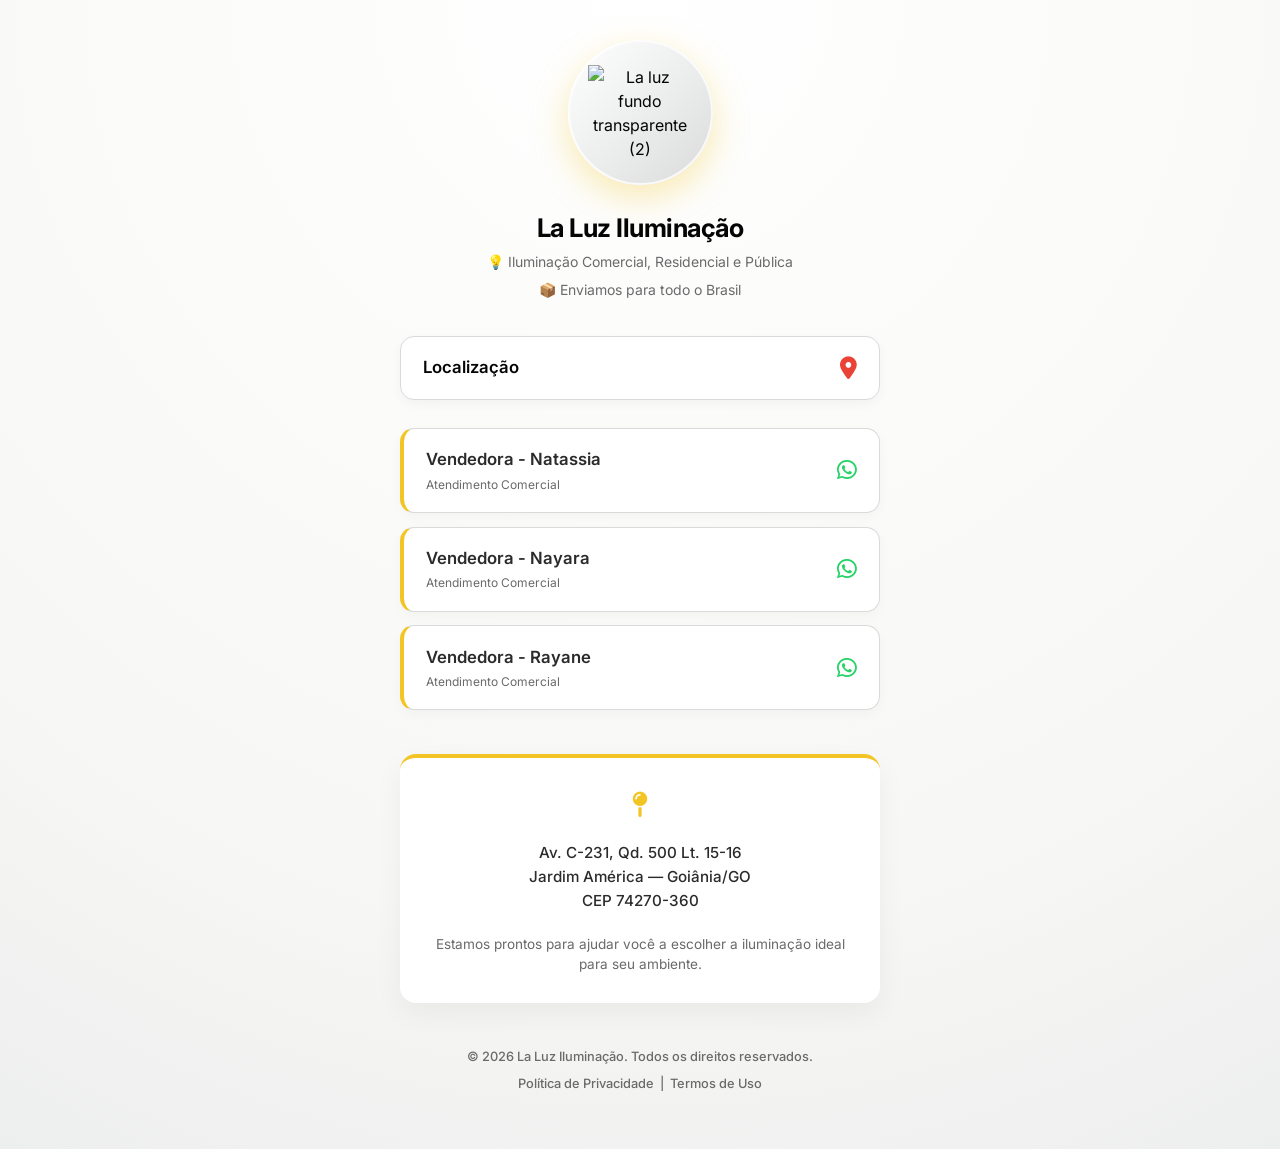
==== commit 5a8b151e: "Remove navegacao por abas, simulador e vitrine (restaura layout original)" ====
--- a/index.html
+++ b/index.html
@@ -1,15 +1,15 @@
-﻿<!DOCTYPE html>
+<!DOCTYPE html>
 <html lang="pt-BR">
 <head>
     <meta charset="UTF-8">
     <meta name="viewport" content="width=device-width, initial-scale=1.0">
     <title>La Luz Iluminação | Jardim América — Goiânia</title>
-    <meta name="description" content="Fale com a equipe da La Luz Iluminação Jardim América, veja localização, Instagram, nosso catálogo e avalie nossa loja no Google.">
+    <meta name="description" content="Fale com a equipe da La Luz Iluminação Jardim América, veja localização, Instagram e avalie nossa loja no Google.">
     
     <!-- Google Fonts -->
     <link rel="preconnect" href="https://fonts.googleapis.com">
     <link rel="preconnect" href="https://fonts.gstatic.com" crossorigin>
-    <link href="https://fonts.googleapis.com/css2?family=Outfit:wght@300;400;500;600;700;800&family=Inter:wght@300;400;500;600;700&display=swap" rel="stylesheet">
+    <link href="https://fonts.googleapis.com/css2?family=Inter:wght@300;400;500;600;700&display=swap" rel="stylesheet">
     
     <!-- FontAwesome Icons -->
     <link rel="stylesheet" href="https://cdnjs.cloudflare.com/ajax/libs/font-awesome/6.4.0/css/all.min.css">
@@ -21,10 +21,10 @@
 
     <main class="container">
         
-        <!-- 1. TOPO / CABEÇALHO -->
+        <!-- 1. TOPO -->
         <header class="header">
             <div class="logo-container">
-                <img src="https://i.ibb.co/q3LNk8pt/La-luz-fundo-transparente-2.webp" alt="La Luz Iluminação" class="logo">
+                <img src="https://i.ibb.co/q3LNk8pt/La-luz-fundo-transparente-2.webp" alt="La luz fundo transparente (2)" border="0" class="logo">
             </div>
             <h1 class="title">La Luz Iluminação</h1>
             <div class="support-text">
@@ -33,284 +33,66 @@
             </div>
         </header>
 
-        <!-- 2. NAVEGAÇÃO POR ABAS (TABS) -->
-        <nav class="tabs-nav">
-            <button class="tab-btn active" data-tab="links-tab" id="btn-links-tab">
-                <i class="fas fa-link"></i> Contatos
-            </button>
-            <button class="tab-btn" data-tab="simulador-tab" id="btn-simulador-tab">
-                <i class="fas fa-lightbulb"></i> Simulador
-            </button>
-            <button class="tab-btn" data-tab="vitrine-tab" id="btn-vitrine-tab">
-                <i class="fas fa-tags"></i> Vitrine
-            </button>
-            <button class="tab-btn" data-tab="sobre-tab" id="btn-sobre-tab">
-                <i class="fas fa-store"></i> A Loja
-            </button>
-        </nav>
 
-        <!-- ================= ABA 1: LINKS & CONTATOS ================= -->
-        <div id="links-tab" class="tab-content active">
-            
-            <div class="section-title-container">
-                <h2 class="section-title">Fale com nossas Vendedoras</h2>
-                <p class="section-subtitle">Selecione uma profissional para orçamentos e dúvidas</p>
-            </div>
-
-            <!-- BOTÕES DE WHATSAPP -->
-            <div class="links-group">
-                <a href="https://wa.me/5562993025729?text=Ol%C3%A1,%20vim%20pela%20p%C3%A1gina%20da%20La%20Luz%20Ilumina%C3%A7%C3%A3o%20-%20Jardim%20Am%C3%A9rica%20e%20gostaria%20de%20atendimento." target="_blank" rel="noopener noreferrer" class="btn btn-primary" id="btn-wa-natassia">
-                    <div class="btn-content">
-                        <span class="btn-title">Vendedora - Natassia</span>
-                        <span class="btn-subtitle">Orçamentos & Projetos</span>
-                    </div>
-                    <div class="btn-icon">
-                        <i class="fab fa-whatsapp"></i>
-                    </div>
-                </a>
-
-                <a href="https://wa.me/556232517707?text=Ol%C3%A1,%20vim%20pela%20p%C3%A1gina%20da%20La%20Luz%20Ilumina%C3%A7%C3%A3o%20-%20Jardim%20Am%C3%A9rica%20e%20gostaria%20de%20atendimento." target="_blank" rel="noopener noreferrer" class="btn btn-primary" id="btn-wa-nayara">
-                    <div class="btn-content">
-                        <span class="btn-title">Vendedora - Nayara</span>
-                        <span class="btn-subtitle">Atendimento Comercial</span>
-                    </div>
-                    <div class="btn-icon">
-                        <i class="fab fa-whatsapp"></i>
-                    </div>
-                </a>
-
-                <a href="https://wa.me/5562983208874?text=Ol%C3%A1,%20vim%20pela%20p%C3%A1gina%20da%20La%20Luz%20Ilumina%C3%A7%C3%A3o%20-%20Jardim%20Am%C3%A9rica%20e%20gostaria%20de%20atendimento." target="_blank" rel="noopener noreferrer" class="btn btn-primary" id="btn-wa-rayane">
-                    <div class="btn-content">
-                        <span class="btn-title">Vendedora - Rayane</span>
-                        <span class="btn-subtitle">Atendimento Comercial</span>
-                    </div>
-                    <div class="btn-icon">
-                        <i class="fab fa-whatsapp"></i>
-                    </div>
-                </a>
-            </div>
-
-            <div class="section-title-container" style="margin-top: 1rem;">
-                <h2 class="section-title">Nossas Redes e Canais</h2>
-            </div>
-
-            <!-- BOTÕES SECUNDÁRIOS -->
-            <div class="links-group secondary-group">
-                <a href="https://www.instagram.com/laluz.iluminacao/" target="_blank" rel="noopener noreferrer" class="btn btn-secondary" id="btn-social-instagram">
-                    <div class="btn-content">
-                        <span class="btn-title">Nosso Instagram</span>
-                        <span class="btn-subtitle">Inspirações e novidades diárias</span>
-                    </div>
-                    <div class="btn-icon">
-                        <i class="fab fa-instagram" style="color: #E1306C;"></i>
-                    </div>
-                </a>
-
-                <a href="http://google.com/maps/place/Laluz+Ilumina%C3%A7%C3%A3o/@-16.7034337,-49.2809306,17z/data=!3m1!4b1!4m6!3m5!1s0x935ef1347a948d11:0x2ddbfa3e9179e79e!8m2!3d-16.7034337!4d-49.2809306!16s%2Fg%2F1pzq832zb!5m1!1e4?entry=ttu" target="_blank" rel="noopener noreferrer" class="btn btn-secondary" id="btn-social-location">
-                    <div class="btn-content">
-                        <span class="btn-title">Como Chegar (Maps)</span>
-                        <span class="btn-subtitle">Veja a rota até a nossa loja física</span>
-                    </div>
-                    <div class="btn-icon">
-                        <i class="fas fa-map-marker-alt" style="color: #EA4335;"></i>
-                    </div>
-                </a>
-
-                <a href="https://search.google.com/local/writereview?placeid=ChIJE42UejTxXpMRnue5kT762y0" target="_blank" rel="noopener noreferrer" class="btn btn-secondary" id="btn-social-reviews">
-                    <div class="btn-content">
-                        <span class="btn-title">Avalie no Google</span>
-                        <span class="btn-subtitle">Deixe sua opinião sobre nossa loja</span>
-                    </div>
-                    <div class="btn-icon">
-                        <i class="fas fa-star" style="color: #FBBC05;"></i>
-                    </div>
-                </a>
-            </div>
-
+        <!-- 4. BOTÕES SECUNDÁRIOS -->
+        <div class="links-group secondary-group">
+            <a href="http://google.com/maps/place/Laluz+Ilumina%C3%A7%C3%A3o/@-16.7034337,-49.2809306,17z/data=!3m1!4b1!4m6!3m5!1s0x935ef1347a948d11:0x2ddbfa3e9179e79e!8m2!3d-16.7034337!4d-49.2809306!16s%2Fg%2F1pzq832zb!5m1!1e4?entry=ttu&g_ep=EgoyMDI2MDUxNy4wIKXMDSoASAFQAw%3D%3D" target="_blank" rel="noopener noreferrer" class="btn btn-secondary">
+                <div class="btn-content">
+                    <span class="btn-title">Localização</span>
+                </div>
+                <div class="btn-icon">
+                    <i class="fas fa-map-marker-alt" style="color: #EA4335;"></i>
+                </div>
+            </a>
         </div>
 
-        <!-- ================= ABA 2: SIMULADOR DE COR DE LUZ ================= -->
-        <div id="simulador-tab" class="tab-content">
-            
-            <div class="section-title-container">
-                <h2 class="section-title">Simulador de Ambientes</h2>
-                <p class="section-subtitle">Veja como a temperatura da cor (Kelvin) transforma o espaço</p>
-            </div>
 
-            <!-- VISUALIZADOR DO QUARTO VIRTUAL -->
-            <div class="room-preview">
-                <div class="light-beam"></div>
-                <div class="room-decor">
-                    <!-- Luminária estilizada -->
-                    <div class="chandelier">
-                        <div class="cord"></div>
-                        <div class="shade"></div>
-                        <div class="bulb"></div>
-                    </div>
-                    <!-- Silhuetas de Móveis minimalistas em CSS -->
-                    <div class="couch"></div>
-                    <div class="side-table">
-                        <div class="table-lamp"></div>
-                    </div>
-                    <div class="wall-frame"></div>
+        <!-- 3. BOTÕES DE WHATSAPP DAS VENDEDORAS -->
+        <div class="links-group">
+            <a href="https://wa.me/5562993025729?text=Ol%C3%A1,%20vim%20pela%20p%C3%A1gina%20da%20La%20Luz%20Ilumina%C3%A7%C3%A3o%20-%20Jardim%20Am%C3%A9rica%20e%20gostaria%20de%20atendimento." target="_blank" rel="noopener noreferrer" class="btn btn-primary">
+                <div class="btn-content">
+                    <span class="btn-title">Vendedora - Natassia</span>
+                    <span class="btn-subtitle">Atendimento Comercial</span>
                 </div>
-            </div>
+                <div class="btn-icon">
+                    <i class="fab fa-whatsapp"></i>
+                </div>
+            </a>
 
-            <!-- CONTROLES DO SIMULADOR -->
-            <div class="simulator-controls">
-                <button class="temp-btn active" data-temp="3000k" id="btn-temp-3000k">3000K <span class="temp-lbl-sm">Quente</span></button>
-                <button class="temp-btn" data-temp="4000k" id="btn-temp-4000k">4000K <span class="temp-lbl-sm">Neutra</span></button>
-                <button class="temp-btn" data-temp="6000k" id="btn-temp-6000k">6000K <span class="temp-lbl-sm">Fria</span></button>
-            </div>
+            <a href="https://wa.me/556232517707?text=Ol%C3%A1,%20vim%20pela%20p%C3%A1gina%20da%20La%20Luz%20Ilumina%C3%A7%C3%A3o%20-%20Jardim%20Am%C3%A9rica%20e%20gostaria%20de%20atendimento." target="_blank" rel="noopener noreferrer" class="btn btn-primary">
+                <div class="btn-content">
+                    <span class="btn-title">Vendedora - Nayara</span>
+                    <span class="btn-subtitle">Atendimento Comercial</span>
+                </div>
+                <div class="btn-icon">
+                    <i class="fab fa-whatsapp"></i>
+                </div>
+            </a>
 
-            <!-- INFORMAÇÃO DA TEMPERATURA SELECIONADA -->
-            <div class="temp-info-card">
-                <h3 class="temp-value-label">3000K — Branco Quente</h3>
-                <p class="temp-description">💡 <strong>Sensação:</strong> Aconchegante, relaxante e intimista.<br>🏠 <strong>Ideal para:</strong> Salas de estar, quartos, áreas gourmet e recepções. Valoriza texturas e traz aconchego físico e mental.</p>
-            </div>
-
+            <a href="https://wa.me/5562983208874?text=Ol%C3%A1,%20vim%20pela%20p%C3%A1gina%20da%20La%20Luz%20Ilumina%C3%A7%C3%A3o%20-%20Jardim%20Am%C3%A9rica%20e%20gostaria%20de%20atendimento." target="_blank" rel="noopener noreferrer" class="btn btn-primary">
+                <div class="btn-content">
+                    <span class="btn-title">Vendedora - Rayane</span>
+                    <span class="btn-subtitle">Atendimento Comercial</span>
+                </div>
+                <div class="btn-icon">
+                    <i class="fab fa-whatsapp"></i>
+                </div>
+            </a>
         </div>
 
-        <!-- ================= ABA 3: VITRINE DE PRODUTOS ================= -->
-        <div id="vitrine-tab" class="tab-content">
-            
-            <div class="section-title-container">
-                <h2 class="section-title">Nossos Destaques</h2>
-                <p class="section-subtitle">Tendências de iluminação luxuosas para o seu ambiente</p>
+        <!-- 5. CARD DE ENDEREÇO -->
+        <div class="address-card">
+            <div class="address-icon">
+                <i class="fas fa-map-pin"></i>
             </div>
-
-            <!-- GRID DA VITRINE -->
-            <div class="vitrine-grid">
-                
-                <!-- PRODUTO 1 -->
-                <div class="product-card" id="prod-pendente-moderno">
-                    <div class="product-badge">Premium</div>
-                    <div class="product-image-container">
-                        <!-- Ícone/desenho representativo minimalista premium de luz -->
-                        <div class="product-vector">
-                            <i class="fas fa-circle-notch fa-spin-slow"></i>
-                            <div class="light-ray"></div>
-                        </div>
-                    </div>
-                    <div class="product-info">
-                        <h3 class="product-name">Pendente Moderno Aro Slim</h3>
-                        <p class="product-desc">Design ultra-fino em alumínio com fita de LED integrada de alta luminosidade. Perfeito para mesa de jantar e salas.</p>
-                        <a href="https://wa.me/5562993025729?text=Ol%C3%A1!%20Gostaria%20de%20saber%20mais%20informa%C3%A7%C3%B5es%20e%20valores%20do%20Pendente%20Moderno%20Aro%20Slim." target="_blank" rel="noopener noreferrer" class="product-action-btn" id="btn-prod-1-budget">
-                            <span>Solicitar Orçamento</span>
-                            <i class="fab fa-whatsapp"></i>
-                        </a>
-                    </div>
-                </div>
-
-                <!-- PRODUTO 2 -->
-                <div class="product-card" id="prod-perfil-led">
-                    <div class="product-badge">Sob Medida</div>
-                    <div class="product-image-container">
-                        <div class="product-vector">
-                            <div class="linear-led-vector"></div>
-                        </div>
-                    </div>
-                    <div class="product-info">
-                        <h3 class="product-name">Perfis de LED Lineares</h3>
-                        <p class="product-desc">Iluminação linear de alta costura para embutir ou sobrepor em gesso, marcenaria ou paredes. Visual moderno e futurista.</p>
-                        <a href="https://wa.me/556232517707?text=Ol%C3%A1!%20Gostaria%20de%20saber%20mais%20informa%C3%A7%C3%B5es%20e%20valores%20dos%20Perfis%20de%20LED%20Lineares." target="_blank" rel="noopener noreferrer" class="product-action-btn" id="btn-prod-2-budget">
-                            <span>Solicitar Orçamento</span>
-                            <i class="fab fa-whatsapp"></i>
-                        </a>
-                    </div>
-                </div>
-
-                <!-- PRODUTO 3 -->
-                <div class="product-card" id="prod-arandela-externa">
-                    <div class="product-badge">Efeito Facho</div>
-                    <div class="product-image-container">
-                        <div class="product-vector">
-                            <div class="facho-arandela-vector"></div>
-                        </div>
-                    </div>
-                    <div class="product-info">
-                        <h3 class="product-name">Arandela Externa Facho Duplo</h3>
-                        <p class="product-desc">Design geométrico elegante com fachos reguláveis. Resistente à chuva e sol (IP65). Valoriza fachadas e muros.</p>
-                        <a href="https://wa.me/5562983208874?text=Ol%C3%A1!%20Gostaria%20de%20saber%20mais%20informa%C3%A7%C3%B5es%20e%20valores%20da%20Arandela%20Externa%20Facho%20Duplo." target="_blank" rel="noopener noreferrer" class="product-action-btn" id="btn-prod-3-budget">
-                            <span>Solicitar Orçamento</span>
-                            <i class="fab fa-whatsapp"></i>
-                        </a>
-                    </div>
-                </div>
-
-                <!-- PRODUTO 4 -->
-                <div class="product-card" id="prod-projetores-jardim">
-                    <div class="product-badge">Exclusivo</div>
-                    <div class="product-image-container">
-                        <div class="product-vector">
-                            <i class="fas fa-leaf" style="font-size: 2.2rem; color: #4CAF50;"></i>
-                        </div>
-                    </div>
-                    <div class="product-info">
-                        <h3 class="product-name">Spot de Jardim Premium</h3>
-                        <p class="product-desc">Iluminação de destaque para paisagismo e plantas. Corpo blindado em alumínio anticorrosão e LED de alto índice de reprodução de cor.</p>
-                        <a href="https://wa.me/5562993025729?text=Ol%C3%A1!%20Gostaria%20de%20saber%20mais%20informa%C3%A7%C3%B5es%20e%20valores%20do%20Spot%20de%20Jardim%20Premium." target="_blank" rel="noopener noreferrer" class="product-action-btn" id="btn-prod-4-budget">
-                            <span>Solicitar Orçamento</span>
-                            <i class="fab fa-whatsapp"></i>
-                        </a>
-                    </div>
-                </div>
-
+            <div class="address-text">
+                Av. C-231, Qd. 500 Lt. 15-16<br>
+                Jardim América — Goiânia/GO<br>
+                CEP 74270-360
             </div>
-
-        </div>
-
-        <!-- ================= ABA 4: A LOJA (SOBRE / LOCALIZAÇÃO) ================= -->
-        <div id="sobre-tab" class="tab-content">
-            
-            <div class="section-title-container">
-                <h2 class="section-title">Sobre a La Luz</h2>
-                <p class="section-subtitle">Showroom completo no coração do Jardim América</p>
+            <div class="address-support">
+                Estamos prontos para ajudar você a escolher a iluminação ideal para seu ambiente.
             </div>
-
-            <!-- CARD DETALHADO DA LOJA -->
-            <div class="address-card">
-                <div class="address-icon">
-                    <i class="fas fa-map-pin"></i>
-                </div>
-                <div class="address-text">
-                    Av. C-231, Qd. 500 Lt. 15-16<br>
-                    Jardim América — Goiânia/GO<br>
-                    CEP 74270-360
-                </div>
-                <div class="address-support">
-                    Oferecemos atendimento técnico especializado para ajudar você a encontrar a iluminação ideal para seu projeto residencial, comercial ou corporativo. Contamos com estacionamento privativo e um showroom inspirador.
-                </div>
-            </div>
-
-            <!-- HORÁRIO DE ATENDIMENTO -->
-            <div class="opening-hours-card">
-                <h3 class="hours-title"><i class="far fa-clock"></i> Horário de Atendimento</h3>
-                <ul class="hours-list">
-                    <li>
-                        <span class="day">Segunda a Sexta</span>
-                        <span class="time">08:00h às 18:00h</span>
-                    </li>
-                    <li>
-                        <span class="day">Sábado</span>
-                        <span class="time">08:00h às 12:00h</span>
-                    </li>
-                    <li>
-                        <span class="day">Domingo</span>
-                        <span class="time">Fechado</span>
-                    </li>
-                </ul>
-            </div>
-
-            <!-- CONTATO TELEFÔNICO EXTRA -->
-            <div class="phone-card">
-                <div class="phone-icon"><i class="fas fa-phone-alt"></i></div>
-                <div class="phone-details">
-                    <span class="phone-label">Telefone Fixo</span>
-                    <a href="tel:556232517707" class="phone-number" id="link-phone-fixo">(62) 3251-7707</a>
-                </div>
-            </div>
-
         </div>
 
         <!-- 6. RODAPÉ -->
@@ -324,8 +106,5 @@
 
     </main>
 
-    <!-- Scripts de Interatividade -->
-    <script src="script.js"></script>
-
 </body>
 </html>
--- a/style.css
+++ b/style.css
@@ -1,21 +1,14 @@
-﻿:root {
-  --black: #0B0B0C;
-  --dark-graphite: #1C1C1E;
-  --mid-gray: #6E7075;
-  --silver-gray: #D2D3D6;
-  --light-gray: #F0F1F3;
+:root {
+  --black: #050505;
+  --dark-graphite: #2B2B2B;
+  --mid-gray: #6A6A6A;
+  --silver-gray: #DADADB;
+  --light-gray: #EDEEEE;
   --white: #FFFFFF;
   --yellow-light: #F2C525;
-  --gold-accent: #E5B218;
   --whatsapp-green: #25D366;
   --whatsapp-dark: #128C7E;
-  --bg-color: #F8F9FA;
-  
-  /* Simulador de iluminação padrões */
-  --ambient-glow: rgba(253, 184, 39, 0.45);
-  --ambient-glow-sec: rgba(253, 184, 39, 0.2);
-  --room-bg-gradient: linear-gradient(135deg, #1e1b15 0%, #0d0a05 100%);
-  --bulb-color: #FDB827;
+  --bg-color: #F7F7F5;
 }
 
 * {
@@ -27,45 +20,45 @@
 body {
   font-family: 'Inter', sans-serif;
   background-color: var(--bg-color);
-  background: radial-gradient(circle at top center, #FFFFFF 0%, #F5F6F8 50%, #ECEEF2 100%);
+  background: radial-gradient(circle at top center, #FFFFFF 0%, var(--bg-color) 70%, var(--light-gray) 100%);
   color: var(--black);
   min-height: 100vh;
   display: flex;
   justify-content: center;
   align-items: flex-start;
-  padding: 2rem 1.25rem;
+  padding: 2.5rem 1.5rem;
   line-height: 1.5;
   -webkit-font-smoothing: antialiased;
 }
 
 .container {
   width: 100%;
-  max-width: 480px; /* Layout compacto de biolink premium */
-  display: flex;
-  flex-direction: column;
-  gap: 1.5rem;
-}
-
-/* 1. CABEÇALHO */
+  max-width: 480px; /* Entre 430px e 520px */
+  display: flex;
+  flex-direction: column;
+  gap: 1.75rem;
+}
+
+/* 1. TOPO */
 .header {
   text-align: center;
   display: flex;
   flex-direction: column;
   align-items: center;
-  margin-bottom: 0.25rem;
+  margin-bottom: 0.5rem;
 }
 
 .logo-container {
-  width: 120px;
-  height: 120px;
+  width: 145px;
+  height: 145px;
   background: linear-gradient(135deg, var(--white) 0%, var(--light-gray) 50%, var(--silver-gray) 100%);
   border-radius: 50%;
   display: flex;
   justify-content: center;
   align-items: center;
-  margin-bottom: 1.25rem;
-  box-shadow: 0 10px 30px rgba(242, 197, 37, 0.3), inset 0 0 0 2px rgba(255, 255, 255, 0.8);
-  padding: 1rem;
+  margin-bottom: 1.5rem;
+  box-shadow: 0 12px 35px rgba(242, 197, 37, 0.35), inset 0 0 0 2px rgba(255, 255, 255, 0.8);
+  padding: 1.25rem;
   animation: float 6s ease-in-out infinite;
 }
 
@@ -76,122 +69,48 @@
 }
 
 .title {
-  font-family: 'Outfit', sans-serif;
-  font-size: 1.75rem;
+  font-size: 1.6rem;
   font-weight: 700;
   color: var(--black);
-  margin-bottom: 0.4rem;
+  margin-bottom: 0.25rem;
   letter-spacing: -0.5px;
 }
 
+.subtitle {
+  font-size: 1rem;
+  font-weight: 500;
+  color: var(--dark-graphite);
+  margin-bottom: 1.2rem;
+}
+
 .support-text {
-  font-size: 0.85rem;
-  color: var(--mid-gray);
-  display: flex;
-  flex-direction: column;
-  gap: 0.35rem;
-  font-weight: 500;
-}
-
-/* 2. MENU DE NAVEGAÇÃO POR ABAS */
-.tabs-nav {
-  display: flex;
-  background: rgba(255, 255, 255, 0.7);
-  backdrop-filter: blur(10px);
-  -webkit-backdrop-filter: blur(10px);
-  border: 1px solid rgba(255, 255, 255, 0.6);
-  padding: 0.4rem;
-  border-radius: 16px;
-  box-shadow: 0 4px 20px rgba(0, 0, 0, 0.03);
-  justify-content: space-between;
-  gap: 0.25rem;
-  position: sticky;
-  top: 1rem;
-  z-index: 100;
-}
-
-.tab-btn {
-  flex: 1;
-  background: transparent;
-  border: none;
-  padding: 0.75rem 0.25rem;
-  border-radius: 12px;
-  font-size: 0.8rem;
-  font-weight: 600;
-  color: var(--mid-gray);
-  cursor: pointer;
-  display: flex;
-  flex-direction: column;
-  align-items: center;
-  gap: 0.35rem;
-  transition: all 0.3s cubic-bezier(0.16, 1, 0.3, 1);
-  font-family: 'Outfit', sans-serif;
-}
-
-.tab-btn i {
-  font-size: 1.05rem;
-  transition: transform 0.3s ease;
-}
-
-.tab-btn:hover {
-  color: var(--black);
-  background: rgba(255, 255, 255, 0.5);
-}
-
-.tab-btn:hover i {
-  transform: translateY(-2px);
-}
-
-.tab-btn.active {
-  background: var(--white);
-  color: var(--gold-accent);
-  box-shadow: 0 4px 12px rgba(229, 178, 24, 0.15), 0 1px 3px rgba(0,0,0,0.02);
-}
-
-/* 3. CONTEÚDO DAS ABAS */
-.tab-content {
-  display: none;
-  flex-direction: column;
-  gap: 1.25rem;
-  width: 100%;
-  opacity: 0;
-  transform: translateY(12px);
-  transition: all 0.4s cubic-bezier(0.16, 1, 0.3, 1);
-}
-
-.tab-content.active {
-  opacity: 1;
-  transform: translateY(0);
-}
-
-/* Títulos de Seção */
-.section-title-container {
+  font-size: 0.875rem;
+  color: var(--mid-gray);
+  display: flex;
+  flex-direction: column;
+  gap: 0.4rem;
+}
+
+/* 2. BLOCO DE CHAMADA */
+.call-to-action {
+  background-color: var(--white);
+  border: 1px solid var(--silver-gray);
+  border-left: 4px solid var(--yellow-light);
+  border-radius: 14px;
+  padding: 1.25rem 1.5rem;
   text-align: center;
-  margin-top: 0.25rem;
-  margin-bottom: 0.25rem;
-  animation: fadeIn 0.5s ease-out;
-}
-
-.section-title {
-  font-family: 'Outfit', sans-serif;
-  font-size: 1.2rem;
-  font-weight: 700;
-  color: var(--black);
-  letter-spacing: -0.2px;
-}
-
-.section-subtitle {
-  font-size: 0.8rem;
-  color: var(--mid-gray);
-  margin-top: 0.2rem;
-  font-weight: 400;
-}
-
-/* ================= ABA 1: LINKS & BOTÕES ================= */
+  box-shadow: 0 6px 16px rgba(5, 5, 5, 0.04);
+  font-weight: 500;
+  color: var(--dark-graphite);
+  font-size: 0.95rem;
+  animation: fadeIn 0.8s ease-out;
+}
+
+/* 3. & 4. BOTÕES */
 .links-group {
   display: flex;
   flex-direction: column;
-  gap: 0.75rem;
+  gap: 0.85rem;
 }
 
 .btn {
@@ -199,13 +118,12 @@
   align-items: center;
   justify-content: space-between;
   width: 100%;
-  padding: 1.1rem 1.25rem;
-  border-radius: 16px;
+  padding: 1.15rem 1.4rem;
+  border-radius: 14px;
   text-decoration: none;
-  transition: all 0.3s cubic-bezier(0.16, 1, 0.3, 1);
+  transition: all 0.3s ease;
   position: relative;
   overflow: hidden;
-  border: 1px solid rgba(255, 255, 255, 0.6);
 }
 
 .btn:active {
@@ -213,26 +131,26 @@
 }
 
 .btn:hover {
-  transform: translateY(-2px);
-  box-shadow: 0 8px 24px rgba(0, 0, 0, 0.05);
+  transform: translateY(-3px);
+  box-shadow: 0 8px 20px rgba(5, 5, 5, 0.08);
 }
 
 .btn-content {
   display: flex;
   flex-direction: column;
   align-items: flex-start;
-  gap: 0.15rem;
+  gap: 0.2rem;
   flex-grow: 1;
 }
 
 .btn-title {
   font-weight: 600;
-  font-size: 1rem;
-  font-family: 'Outfit', sans-serif;
+  font-size: 1.05rem;
 }
 
 .btn-subtitle {
-  font-size: 0.72rem;
+  font-size: 0.75rem;
+  color: rgba(255, 255, 255, 0.8);
   font-weight: 400;
 }
 
@@ -240,26 +158,30 @@
   display: flex;
   align-items: center;
   justify-content: center;
-  font-size: 1.35rem;
-  margin-left: 0.75rem;
+  color: var(--yellow-light);
+  font-size: 1.4rem;
+  margin-left: 1rem;
   transition: transform 0.3s ease;
 }
 
 .btn:hover .btn-icon {
-  transform: scale(1.15) rotate(5deg);
-}
-
-/* Botões do WhatsApp (Primários) */
+  transform: scale(1.1);
+}
+
+/* Primary Buttons (WhatsApp) */
 .btn-primary {
   background-color: var(--white);
   color: var(--dark-graphite);
+  border: 1px solid var(--silver-gray);
   border-left: 4px solid var(--yellow-light);
-  box-shadow: 0 4px 15px rgba(0, 0, 0, 0.02);
+  box-shadow: 0 4px 12px rgba(5, 5, 5, 0.03);
 }
 
 .btn-primary:hover {
-  background-color: #FAFBFB;
-  border-left-color: var(--gold-accent);
+  background-color: #FAFAFA;
+  box-shadow: 0 8px 20px rgba(5, 5, 5, 0.06);
+  border-color: var(--silver-gray);
+  border-left-color: var(--yellow-light);
 }
 
 .btn-primary .btn-icon {
@@ -270,543 +192,62 @@
   color: var(--mid-gray);
 }
 
-/* Botões Secundários */
+/* Secondary Buttons */
 .btn-secondary {
   background-color: var(--white);
   color: var(--black);
-  box-shadow: 0 4px 15px rgba(0, 0, 0, 0.02);
+  border: 1px solid var(--silver-gray);
+  box-shadow: 0 4px 12px rgba(5, 5, 5, 0.04);
 }
 
 .btn-secondary:hover {
   border-color: var(--yellow-light);
-  background-color: #FAFBFB;
+  background-color: #FAFAFA;
 }
 
 .btn-secondary .btn-subtitle {
   color: var(--mid-gray);
 }
 
-/* ================= ABA 2: SIMULADOR DE LUZ ================= */
-.room-preview {
-  width: 100%;
-  height: 240px;
-  background: var(--room-bg-gradient);
-  border-radius: 20px;
-  position: relative;
-  overflow: hidden;
-  box-shadow: 0 10px 30px rgba(0, 0, 0, 0.12), inset 0 0 40px rgba(0, 0, 0, 0.6);
-  border: 1px solid rgba(255, 255, 255, 0.08);
-  transition: background 0.6s ease;
-}
-
-/* Feixe de Luz Dinâmico */
-.light-beam {
-  position: absolute;
-  top: 45px;
-  left: 50%;
-  transform: translateX(-50%);
-  width: 130px;
-  height: 195px;
-  background: radial-gradient(ellipse at top, var(--ambient-glow) 0%, var(--ambient-glow-sec) 50%, transparent 100%);
-  clip-path: polygon(30% 0%, 70% 0%, 100% 100%, 0% 100%);
-  pointer-events: none;
-  transition: background 0.6s ease;
-  mix-blend-mode: screen;
-}
-
-/* Decoração do Quarto (Minimalista em CSS) */
-.room-decor {
-  width: 100%;
-  height: 100%;
-  position: relative;
-}
-
-/* Lustre */
-.chandelier {
-  position: absolute;
-  top: 0;
-  left: 50%;
-  transform: translateX(-50%);
-  display: flex;
-  flex-direction: column;
-  align-items: center;
-  z-index: 10;
-}
-
-.cord {
-  width: 2px;
-  height: 30px;
-  background: #666;
-}
-
-.shade {
-  width: 28px;
-  height: 16px;
-  background: linear-gradient(to bottom, #444, #222);
-  border-radius: 6px 6px 0 0;
-}
-
-.bulb {
-  width: 10px;
-  height: 10px;
-  background-color: var(--bulb-color);
-  border-radius: 50%;
-  margin-top: -2px;
-  box-shadow: 0 0 15px var(--bulb-color), 0 0 30px var(--bulb-color);
-  transition: background-color 0.6s ease, box-shadow 0.6s ease;
-}
-
-/* Sofá Minimalista */
-.couch {
-  position: absolute;
-  bottom: 12px;
-  left: 50%;
-  transform: translateX(-50%);
-  width: 130px;
-  height: 38px;
-  background: rgba(255, 255, 255, 0.12);
-  border-radius: 8px 8px 3px 3px;
-  border: 1px solid rgba(255, 255, 255, 0.1);
-  box-shadow: inset 0 6px 12px rgba(255, 255, 255, 0.05);
-}
-
-.couch::before {
-  content: '';
-  position: absolute;
-  top: -8px;
-  left: 12px;
-  right: 12px;
-  height: 14px;
-  background: rgba(255, 255, 255, 0.15);
-  border-radius: 5px 5px 0 0;
-}
-
-/* Mesinha de Canto */
-.side-table {
-  position: absolute;
-  bottom: 12px;
-  right: 50px;
-  width: 22px;
-  height: 26px;
-  background: rgba(255, 255, 255, 0.08);
-  border-radius: 3px;
-  border-top: 3px solid rgba(255, 255, 255, 0.2);
-}
-
-/* Abajur da mesa */
-.table-lamp {
-  position: absolute;
-  top: -15px;
-  left: 50%;
-  transform: translateX(-50%);
-  width: 12px;
-  height: 15px;
-  display: flex;
-  flex-direction: column;
-  align-items: center;
-}
-
-.table-lamp::before {
-  content: '';
-  width: 10px;
-  height: 8px;
-  background: rgba(255,255,255,0.4);
-  border-radius: 4px 4px 0 0;
-  box-shadow: 0 0 8px var(--bulb-color);
-}
-
-/* Moldura na parede */
-.wall-frame {
-  position: absolute;
-  top: 50px;
-  left: 45px;
-  width: 32px;
-  height: 45px;
-  border: 2px solid rgba(255, 255, 255, 0.15);
-  background: rgba(255, 255, 255, 0.03);
-  border-radius: 3px;
-}
-
-/* Controles do Simulador */
-.simulator-controls {
-  display: flex;
-  gap: 0.5rem;
-  width: 100%;
-}
-
-.temp-btn {
-  flex: 1;
-  background: var(--white);
-  border: 1px solid var(--silver-gray);
-  padding: 0.9rem 0.5rem;
-  border-radius: 14px;
-  font-weight: 700;
-  font-size: 0.9rem;
-  color: var(--dark-graphite);
-  cursor: pointer;
-  display: flex;
-  flex-direction: column;
-  align-items: center;
-  gap: 0.15rem;
-  transition: all 0.3s cubic-bezier(0.16, 1, 0.3, 1);
-  box-shadow: 0 3px 10px rgba(0,0,0,0.02);
-  font-family: 'Outfit', sans-serif;
-}
-
-.temp-lbl-sm {
-  font-size: 0.68rem;
-  font-weight: 500;
-  color: var(--mid-gray);
-}
-
-.temp-btn:hover {
-  border-color: var(--yellow-light);
-  transform: translateY(-1px);
-}
-
-.temp-btn.active {
-  background: var(--black);
-  border-color: var(--black);
-  color: var(--yellow-light);
-  box-shadow: 0 6px 18px rgba(0,0,0,0.12);
-}
-
-.temp-btn.active .temp-lbl-sm {
-  color: var(--white);
-  opacity: 0.8;
-}
-
-/* Card Informativo do Simulador */
-.temp-info-card {
+/* 5. CARD DE ENDEREÇO */
+.address-card {
   background-color: var(--white);
   border-radius: 16px;
-  padding: 1.25rem 1.4rem;
-  box-shadow: 0 4px 15px rgba(0, 0, 0, 0.02);
-  border-left: 4px solid var(--yellow-light);
-}
-
-.temp-value-label {
-  font-family: 'Outfit', sans-serif;
-  font-size: 1.05rem;
-  font-weight: 700;
-  color: var(--black);
-  margin-bottom: 0.4rem;
-  transition: opacity 0.2s ease;
-}
-
-.temp-description {
-  font-size: 0.85rem;
-  color: var(--mid-gray);
-  line-height: 1.6;
-  transition: opacity 0.2s ease;
-}
-
-/* ================= ABA 3: VITRINE DE DESTAQUES ================= */
-.vitrine-grid {
-  display: grid;
-  grid-template-columns: 1fr;
-  gap: 1.25rem;
-}
-
-.product-card {
-  background: var(--white);
-  border-radius: 18px;
-  border: 1px solid var(--silver-gray);
-  overflow: hidden;
-  box-shadow: 0 4px 15px rgba(0, 0, 0, 0.02);
-  transition: all 0.3s cubic-bezier(0.16, 1, 0.3, 1);
-  display: flex;
-  flex-direction: column;
-}
-
-.product-card:hover {
-  transform: translateY(-4px);
-  border-color: var(--yellow-light);
-  box-shadow: 0 12px 30px rgba(229, 178, 24, 0.1);
-}
-
-.product-badge {
-  position: absolute;
-  top: 12px;
-  left: 12px;
-  background: var(--black);
-  color: var(--yellow-light);
-  font-size: 0.65rem;
-  font-weight: 700;
-  text-transform: uppercase;
-  padding: 0.3rem 0.6rem;
-  border-radius: 8px;
-  letter-spacing: 0.5px;
-  z-index: 5;
-}
-
-.product-image-container {
-  height: 145px;
-  background: linear-gradient(135deg, #1b1c1e 0%, #0d0e10 100%);
-  display: flex;
-  justify-content: center;
-  align-items: center;
-  position: relative;
-  overflow: hidden;
-}
-
-.product-vector {
-  color: var(--yellow-light);
-  font-size: 3rem;
-  display: flex;
-  justify-content: center;
-  align-items: center;
-  position: relative;
-}
-
-.fa-spin-slow {
-  animation: fa-spin 12s linear infinite;
-}
-
-/* Efeito aro slim */
-.product-card:hover .product-vector {
-  transform: scale(1.1);
-  transition: transform 0.3s ease;
-}
-
-/* Perfil Led Vetor */
-.linear-led-vector {
-  width: 90px;
-  height: 6px;
-  background-color: var(--white);
-  border-radius: 3px;
-  box-shadow: 0 0 12px #FFF, 0 0 25px var(--yellow-light);
-  transform: rotate(-15deg);
-  transition: transform 0.5s ease;
-}
-
-.product-card:hover .linear-led-vector {
-  transform: rotate(-5deg) scale(1.1);
-}
-
-/* Facho Arandela Vetor */
-.facho-arandela-vector {
-  width: 25px;
-  height: 40px;
-  background: #333;
-  border-radius: 3px;
-  position: relative;
-}
-
-.facho-arandela-vector::before,
-.facho-arandela-vector::after {
-  content: '';
-  position: absolute;
-  left: 50%;
-  transform: translateX(-50%);
-  width: 0;
-  height: 0;
-  border-left: 20px solid transparent;
-  border-right: 20px solid transparent;
-}
-
-.facho-arandela-vector::before {
-  top: -30px;
-  border-bottom: 30px solid rgba(254, 201, 47, 0.6);
-  filter: blur(2px);
-}
-
-.facho-arandela-vector::after {
-  bottom: -30px;
-  border-top: 30px solid rgba(254, 201, 47, 0.6);
-  filter: blur(2px);
-}
-
-.product-info {
-  padding: 1.25rem;
-  display: flex;
-  flex-direction: column;
-  gap: 0.6rem;
-  flex-grow: 1;
-}
-
-.product-name {
-  font-family: 'Outfit', sans-serif;
-  font-size: 1.1rem;
-  font-weight: 700;
-  color: var(--black);
-}
-
-.product-desc {
-  font-size: 0.8rem;
-  color: var(--mid-gray);
-  line-height: 1.5;
-  flex-grow: 1;
-}
-
-.product-action-btn {
-  display: flex;
-  align-items: center;
-  justify-content: center;
-  gap: 0.5rem;
-  background: var(--white);
-  border: 1px solid var(--whatsapp-green);
-  color: var(--whatsapp-dark);
-  text-decoration: none;
-  font-weight: 700;
-  font-size: 0.85rem;
-  padding: 0.75rem;
-  border-radius: 12px;
-  transition: all 0.3s ease;
-  margin-top: 0.4rem;
-  font-family: 'Outfit', sans-serif;
-}
-
-.product-action-btn:hover {
-  background: var(--whatsapp-green);
-  color: var(--white);
-  box-shadow: 0 4px 15px rgba(37, 211, 102, 0.3);
-}
-
-/* ================= ABA 4: A LOJA / SOBRE ================= */
-.address-card {
-  background-color: var(--white);
-  border-radius: 20px;
-  padding: 1.5rem;
+  padding: 1.75rem;
   text-align: center;
-  box-shadow: 0 4px 15px rgba(0, 0, 0, 0.02);
+  box-shadow: 0 10px 28px rgba(5, 5, 5, 0.05);
+  margin-top: 1rem;
   border-top: 4px solid var(--yellow-light);
 }
 
 .address-icon {
   color: var(--yellow-light);
   font-size: 1.6rem;
-  margin-bottom: 0.75rem;
+  margin-bottom: 1rem;
 }
 
 .address-text {
   font-size: 0.95rem;
   color: var(--dark-graphite);
-  font-weight: 600;
-  margin-bottom: 1rem;
+  font-weight: 500;
+  margin-bottom: 1.25rem;
+  line-height: 1.6;
+}
+
+.address-support {
+  font-size: 0.85rem;
+  color: var(--mid-gray);
   line-height: 1.5;
-  font-family: 'Outfit', sans-serif;
-}
-
-.address-support {
-  font-size: 0.82rem;
-  color: var(--mid-gray);
-  line-height: 1.6;
-}
-
-/* Horário de Atendimento */
-.opening-hours-card {
-  background: var(--white);
-  border-radius: 18px;
-  padding: 1.25rem 1.4rem;
-  box-shadow: 0 4px 15px rgba(0, 0, 0, 0.02);
-  border: 1px solid var(--silver-gray);
-}
-
-.hours-title {
-  font-family: 'Outfit', sans-serif;
-  font-size: 0.95rem;
-  font-weight: 700;
-  color: var(--black);
-  margin-bottom: 0.85rem;
-  display: flex;
-  align-items: center;
-  gap: 0.4rem;
-}
-
-.hours-title i {
-  color: var(--gold-accent);
-}
-
-.hours-list {
-  list-style: none;
-  display: flex;
-  flex-direction: column;
-  gap: 0.6rem;
-}
-
-.hours-list li {
-  display: flex;
-  justify-content: space-between;
-  font-size: 0.82rem;
-  border-bottom: 1px dashed var(--light-gray);
-  padding-bottom: 0.5rem;
-}
-
-.hours-list li:last-child {
-  border-bottom: none;
-  padding-bottom: 0;
-}
-
-.hours-list .day {
-  font-weight: 600;
-  color: var(--dark-graphite);
-}
-
-.hours-list .time {
-  color: var(--mid-gray);
-  font-weight: 500;
-}
-
-/* Telefone Card */
-.phone-card {
-  display: flex;
-  align-items: center;
-  gap: 1rem;
-  background: var(--white);
-  border-radius: 16px;
-  padding: 1rem 1.25rem;
-  box-shadow: 0 4px 15px rgba(0, 0, 0, 0.02);
-  border: 1px solid var(--silver-gray);
-}
-
-.phone-icon {
-  background: var(--light-gray);
-  color: var(--black);
-  width: 40px;
-  height: 40px;
-  border-radius: 12px;
-  display: flex;
-  justify-content: center;
-  align-items: center;
-  font-size: 1.1rem;
-}
-
-.phone-details {
-  display: flex;
-  flex-direction: column;
-  align-items: flex-start;
-  gap: 0.1rem;
-}
-
-.phone-label {
-  font-size: 0.72rem;
-  color: var(--mid-gray);
-  font-weight: 500;
-}
-
-.phone-number {
-  color: var(--black);
-  text-decoration: none;
-  font-family: 'Outfit', sans-serif;
-  font-weight: 700;
-  font-size: 0.95rem;
-  transition: color 0.3s ease;
-}
-
-.phone-number:hover {
-  color: var(--gold-accent);
-}
-
-/* ================= 6. RODAPÉ ================= */
+}
+
+/* 6. RODAPÉ */
 .footer {
   text-align: center;
   margin-top: 1rem;
   padding-bottom: 1rem;
-  font-size: 0.78rem;
-  color: var(--mid-gray);
-  font-weight: 500;
-  line-height: 1.5;
+  font-size: 0.8rem;
+  color: var(--mid-gray);
+  font-weight: 500;
 }
 
 .footer-link {
@@ -816,15 +257,15 @@
 }
 
 .footer-link:hover {
-  color: var(--black);
+  color: var(--dark-graphite);
   text-decoration: underline;
 }
 
-/* ================= ANIMAÇÕES ================= */
+/* Animações */
 @keyframes fadeIn {
   from {
     opacity: 0;
-    transform: translateY(8px);
+    transform: translateY(15px);
   }
   to {
     opacity: 1;
@@ -834,92 +275,94 @@
 
 @keyframes float {
   0% { transform: translateY(0px); }
-  50% { transform: translateY(-6px); }
+  50% { transform: translateY(-8px); }
   100% { transform: translateY(0px); }
 }
 
-/* Responsividade de Tela */
+.links-group .btn {
+  animation: fadeIn 0.6s ease-out backwards;
+}
+
+.links-group .btn:nth-child(1) { animation-delay: 0.1s; }
+.links-group .btn:nth-child(2) { animation-delay: 0.2s; }
+.links-group .btn:nth-child(3) { animation-delay: 0.3s; }
+
+.secondary-group .btn:nth-child(1) { animation-delay: 0.4s; }
+.secondary-group .btn:nth-child(2) { animation-delay: 0.5s; }
+.secondary-group .btn:nth-child(3) { animation-delay: 0.6s; }
+.secondary-group .btn:nth-child(4) { animation-delay: 0.7s; }
+
+.address-card {
+  animation: fadeIn 0.8s ease-out backwards;
+  animation-delay: 0.8s;
+}
+
+.footer {
+  animation: fadeIn 1s ease-out backwards;
+  animation-delay: 1s;
+}
+
+/* Responsividade extra */
 @media (max-width: 380px) {
   .logo-container {
-    width: 105px;
-    height: 105px;
+    width: 110px;
+    height: 110px;
+  }
+  
+  .btn {
+    padding: 1rem 1.15rem;
   }
   
   .title {
-    font-size: 1.5rem;
-  }
-  
-  .btn {
-    padding: 0.95rem 1.1rem;
-  }
-  
-  .tab-btn {
-    font-size: 0.75rem;
-    padding: 0.6rem 0.15rem;
-  }
-
-  .tab-btn i {
-    font-size: 0.95rem;
-  }
-  
-  .room-preview {
-    height: 200px;
-  }
-  
-  .light-beam {
-    height: 155px;
-    width: 110px;
-  }
-}
-
-/* --- Páginas Legais Especiais --- */
+    font-size: 1.4rem;
+  }
+}
+
+/* --- Páginas Legais --- */
+.legal-content {
+  background-color: var(--white);
+  border-radius: 16px;
+  padding: 2rem;
+  box-shadow: 0 10px 28px rgba(5, 5, 5, 0.05);
+  color: var(--dark-graphite);
+  font-size: 0.95rem;
+  line-height: 1.6;
+  text-align: left;
+  animation: fadeIn 0.8s ease-out;
+}
+
+.legal-content h1 {
+  font-size: 1.6rem;
+  color: var(--black);
+  margin-bottom: 1rem;
+  letter-spacing: -0.5px;
+}
+
+.legal-content h2 {
+  font-size: 1.2rem;
+  color: var(--black);
+  margin-top: 2rem;
+  margin-bottom: 0.75rem;
+}
+
+.legal-content p {
+  margin-bottom: 1rem;
+}
+
 .back-btn {
   display: inline-flex;
   align-items: center;
   gap: 0.5rem;
   color: var(--mid-gray);
   text-decoration: none;
-  font-size: 0.9rem;
-  font-weight: 600;
-  margin-bottom: 1rem;
+  font-size: 0.95rem;
+  font-weight: 500;
+  margin-bottom: 1.5rem;
   transition: color 0.3s ease;
   align-self: flex-start;
-  font-family: 'Outfit', sans-serif;
+  animation: fadeIn 0.5s ease-out backwards;
 }
 
 .back-btn:hover {
   color: var(--black);
 }
-
-.legal-content {
-  background-color: var(--white);
-  border-radius: 20px;
-  padding: 1.75rem;
-  box-shadow: 0 4px 20px rgba(0,0,0,0.02);
-  color: var(--dark-graphite);
-  font-size: 0.88rem;
-  line-height: 1.6;
-  text-align: left;
-  border: 1px solid var(--silver-gray);
-  animation: fadeIn 0.5s ease-out;
-}
-
-.legal-content h1 {
-  font-family: 'Outfit', sans-serif;
-  font-size: 1.45rem;
-  color: var(--black);
-  margin-bottom: 0.75rem;
-  letter-spacing: -0.3px;
-}
-
-.legal-content h2 {
-  font-family: 'Outfit', sans-serif;
-  font-size: 1.1rem;
-  color: var(--black);
-  margin-top: 1.5rem;
-  margin-bottom: 0.5rem;
-}
-
-.legal-content p {
-  margin-bottom: 0.85rem;
-}
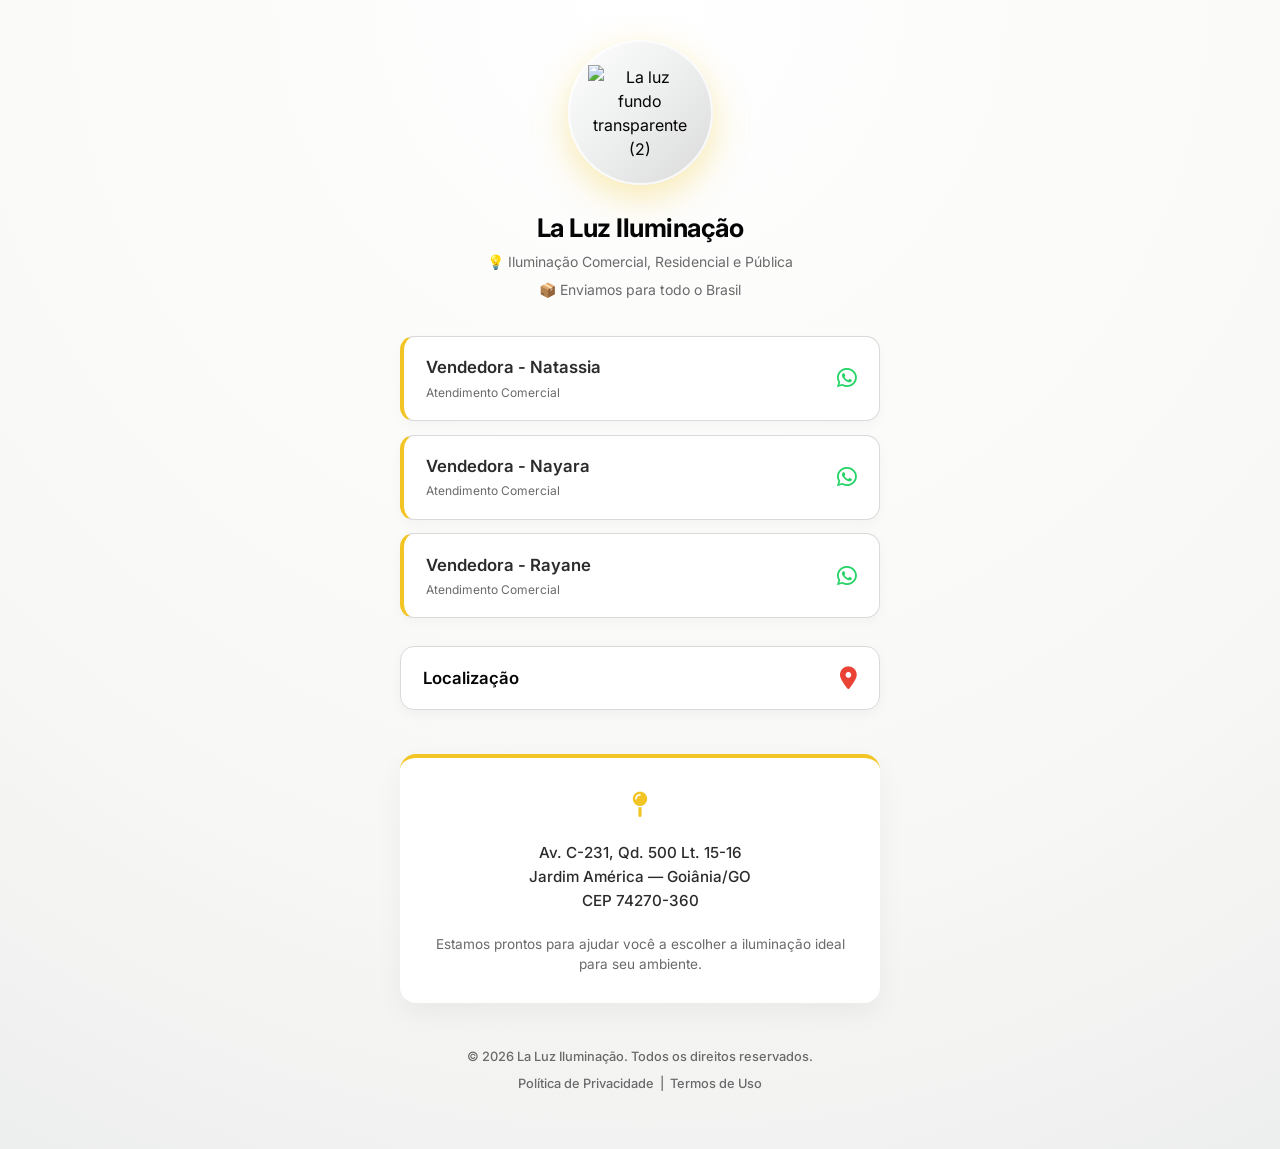
==== commit faf484c1: "Move botao de Localizacao para baixo da vendedora Rayane" ====
--- a/index.html
+++ b/index.html
@@ -1,4 +1,4 @@
-<!DOCTYPE html>
+﻿<!DOCTYPE html>
 <html lang="pt-BR">
 <head>
     <meta charset="UTF-8">
@@ -34,19 +34,6 @@
         </header>
 
 
-        <!-- 4. BOTÕES SECUNDÁRIOS -->
-        <div class="links-group secondary-group">
-            <a href="http://google.com/maps/place/Laluz+Ilumina%C3%A7%C3%A3o/@-16.7034337,-49.2809306,17z/data=!3m1!4b1!4m6!3m5!1s0x935ef1347a948d11:0x2ddbfa3e9179e79e!8m2!3d-16.7034337!4d-49.2809306!16s%2Fg%2F1pzq832zb!5m1!1e4?entry=ttu&g_ep=EgoyMDI2MDUxNy4wIKXMDSoASAFQAw%3D%3D" target="_blank" rel="noopener noreferrer" class="btn btn-secondary">
-                <div class="btn-content">
-                    <span class="btn-title">Localização</span>
-                </div>
-                <div class="btn-icon">
-                    <i class="fas fa-map-marker-alt" style="color: #EA4335;"></i>
-                </div>
-            </a>
-        </div>
-
-
         <!-- 3. BOTÕES DE WHATSAPP DAS VENDEDORAS -->
         <div class="links-group">
             <a href="https://wa.me/5562993025729?text=Ol%C3%A1,%20vim%20pela%20p%C3%A1gina%20da%20La%20Luz%20Ilumina%C3%A7%C3%A3o%20-%20Jardim%20Am%C3%A9rica%20e%20gostaria%20de%20atendimento." target="_blank" rel="noopener noreferrer" class="btn btn-primary">
@@ -80,6 +67,20 @@
             </a>
         </div>
 
+
+        <!-- 4. BOTÕES SECUNDÁRIOS -->
+        <div class="links-group secondary-group">
+            <a href="http://google.com/maps/place/Laluz+Ilumina%C3%A7%C3%A3o/@-16.7034337,-49.2809306,17z/data=!3m1!4b1!4m6!3m5!1s0x935ef1347a948d11:0x2ddbfa3e9179e79e!8m2!3d-16.7034337!4d-49.2809306!16s%2Fg%2F1pzq832zb!5m1!1e4?entry=ttu&g_ep=EgoyMDI2MDUxNy4wIKXMDSoASAFQAw%3D%3D" target="_blank" rel="noopener noreferrer" class="btn btn-secondary">
+                <div class="btn-content">
+                    <span class="btn-title">Localização</span>
+                </div>
+                <div class="btn-icon">
+                    <i class="fas fa-map-marker-alt" style="color: #EA4335;"></i>
+                </div>
+            </a>
+        </div>
+
+
         <!-- 5. CARD DE ENDEREÇO -->
         <div class="address-card">
             <div class="address-icon">
@@ -107,4 +108,4 @@
     </main>
 
 </body>
-</html>
+</html>
